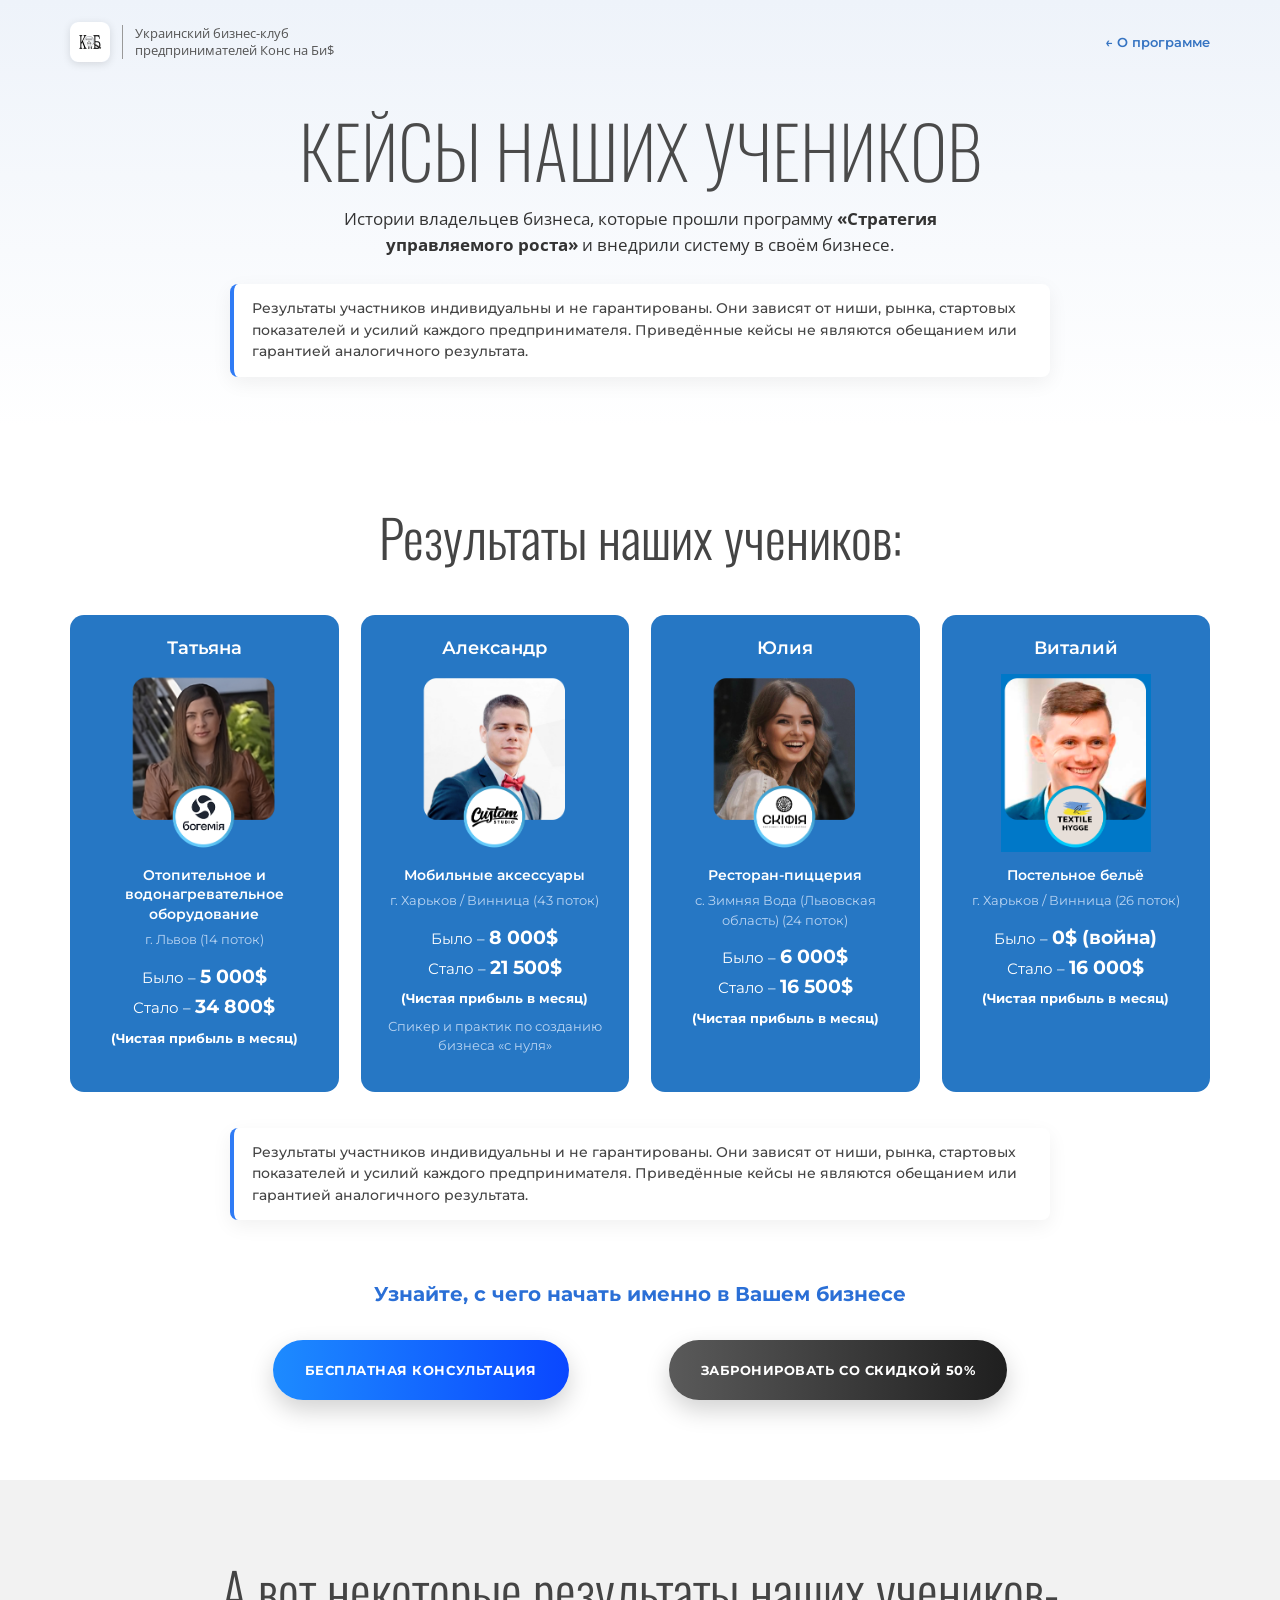
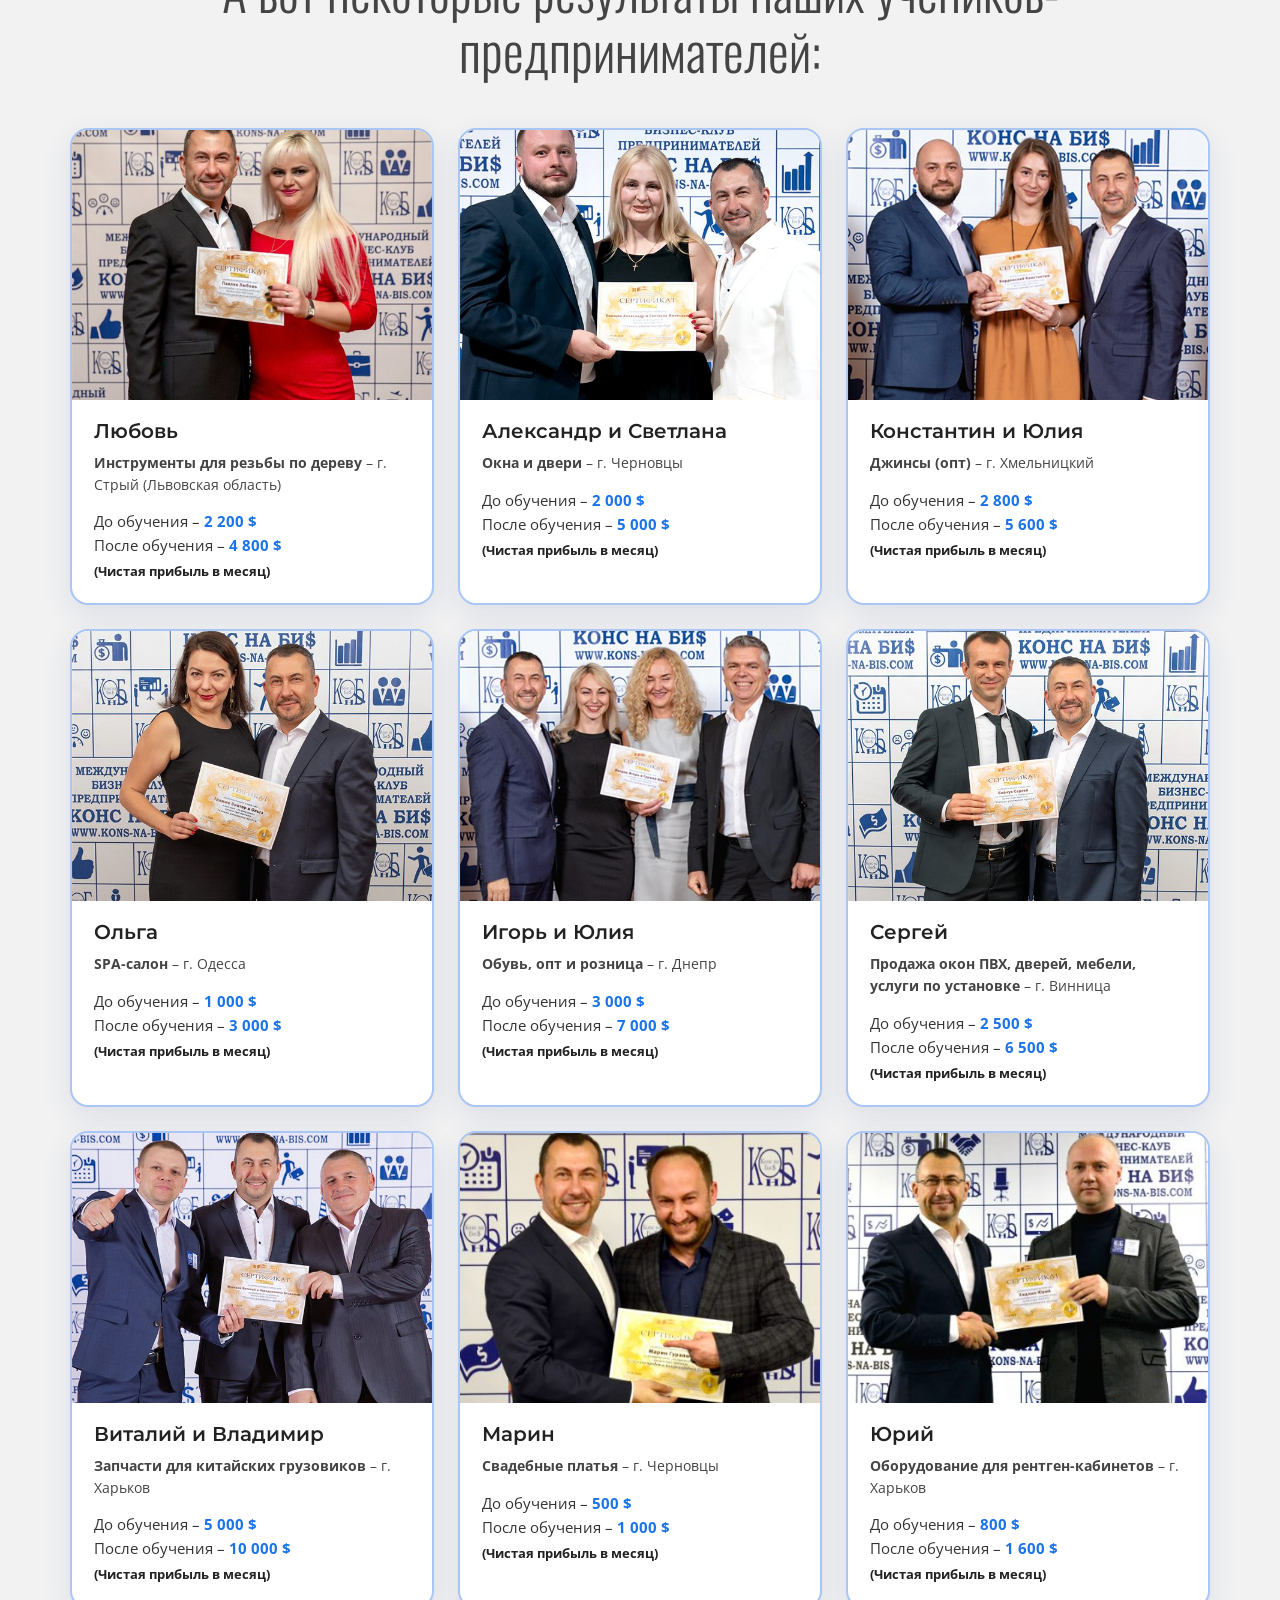
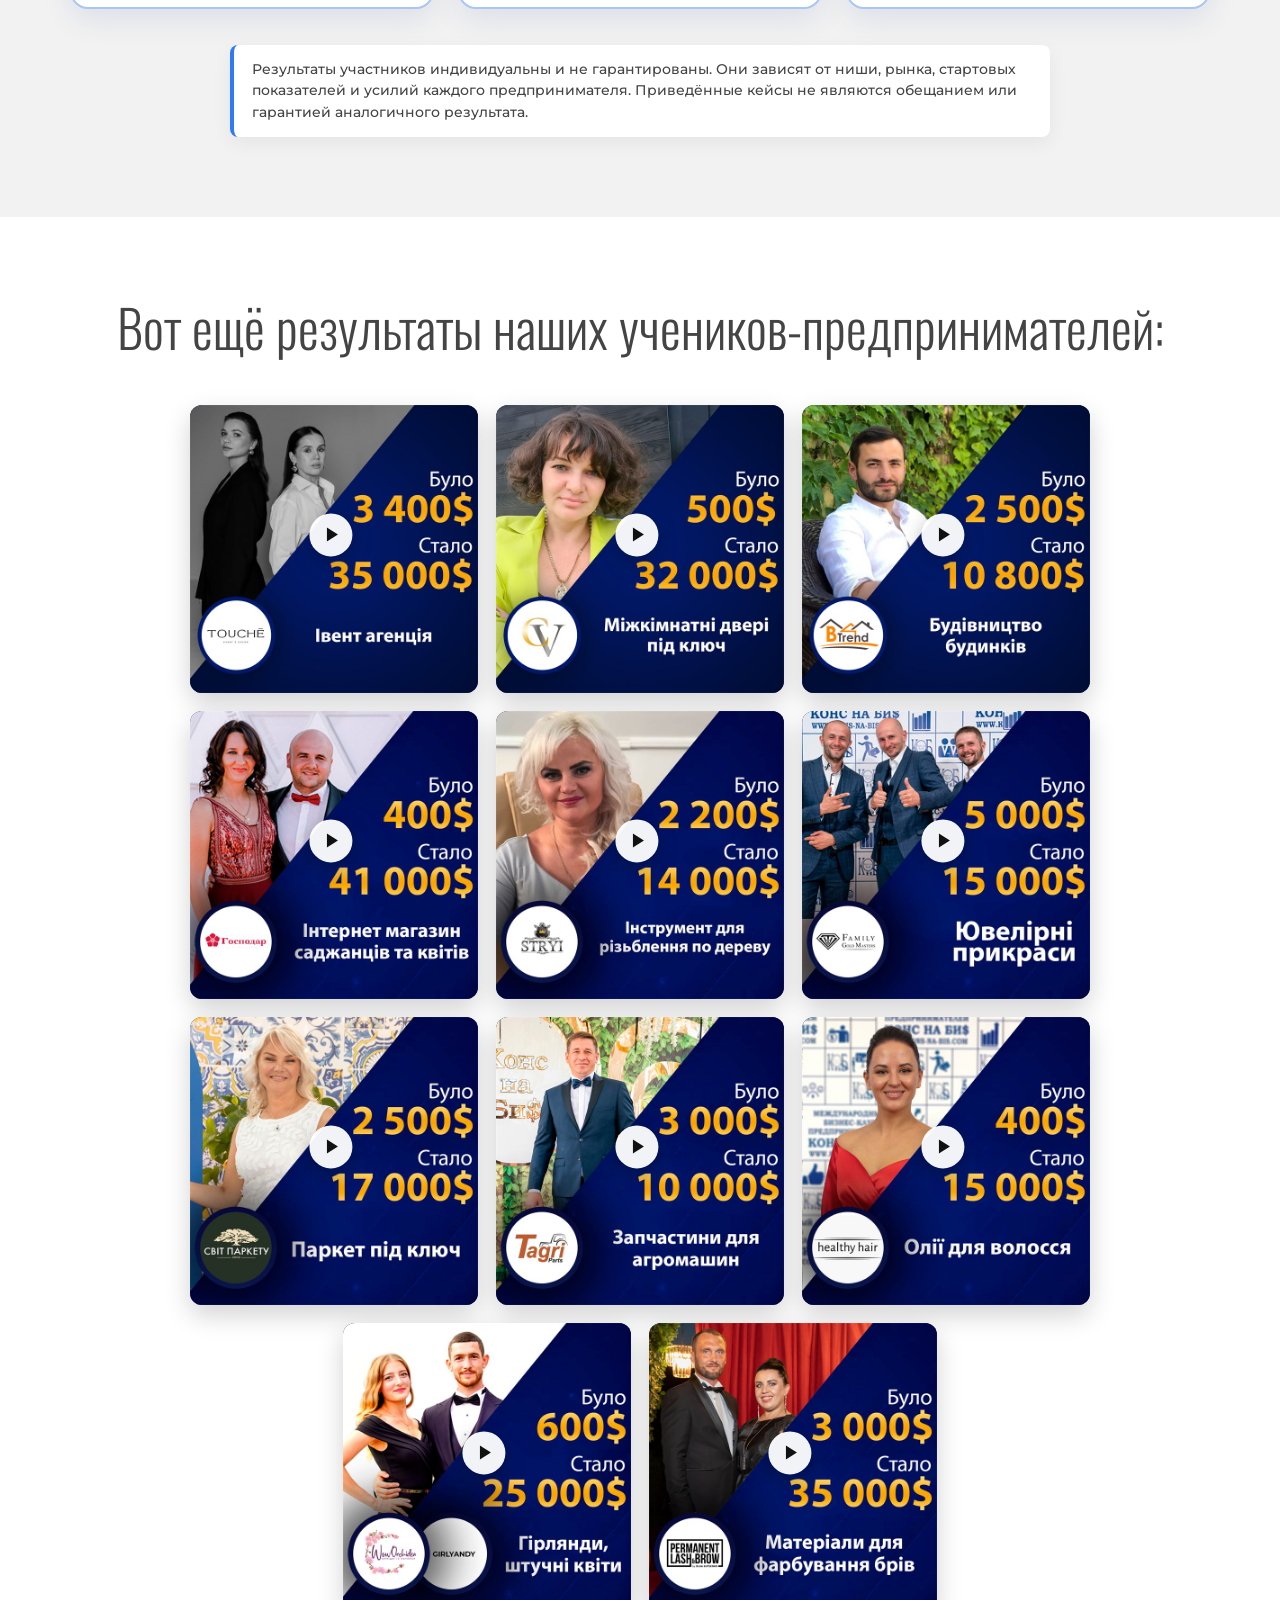
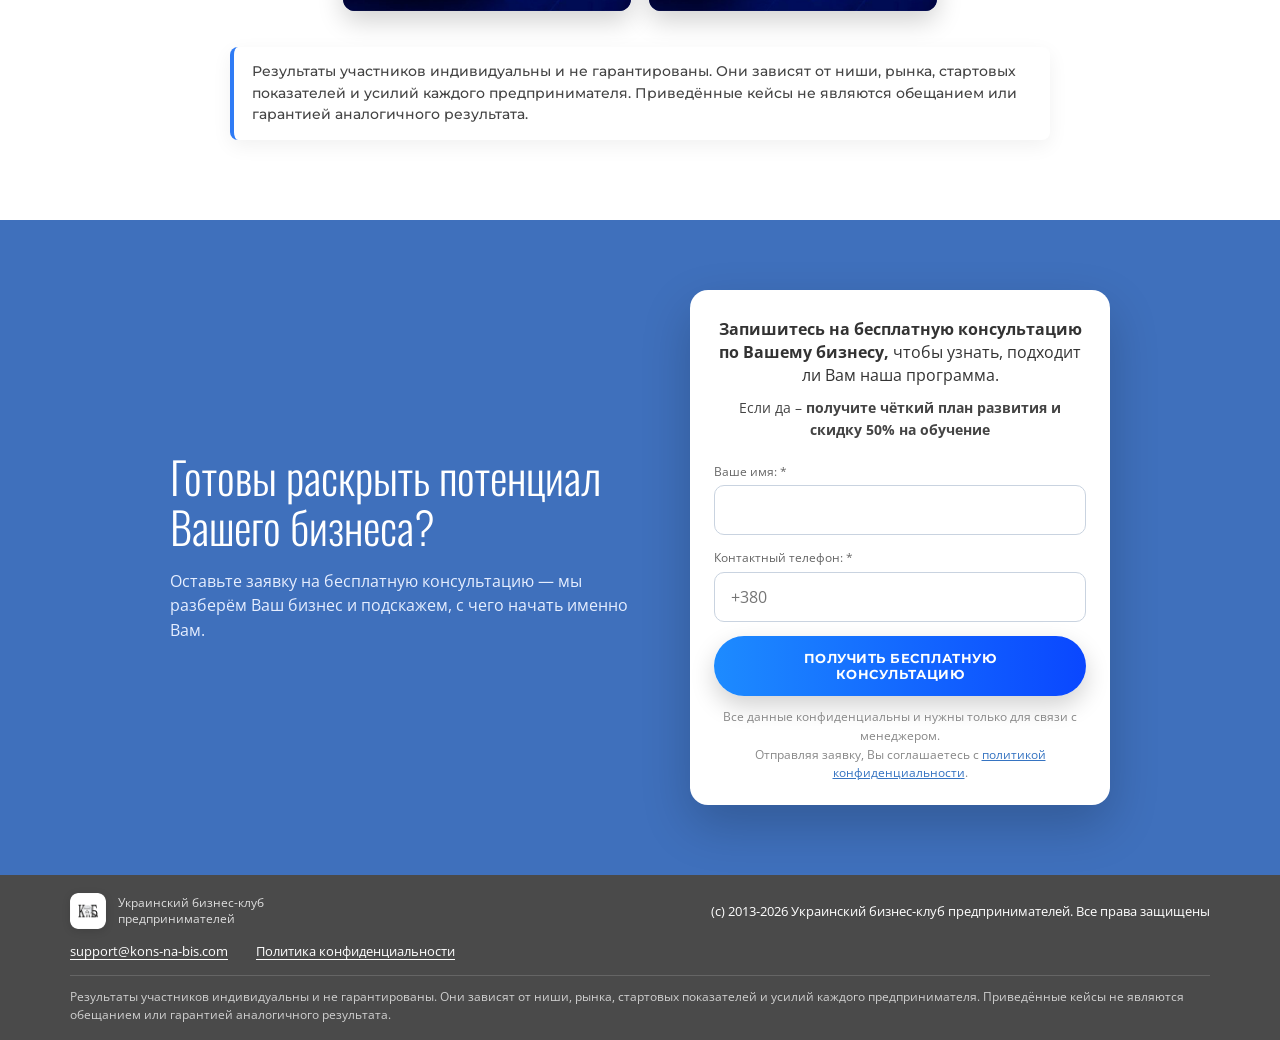
==== kejsy.html @ 953c0849 "Сторінка кейсів /kejsy і три плашки з посиланням на неї (ТЗ 06.10.2026) Co-Authored-By: Claude Opus " ====
<!doctype html>
<html lang="ru">
<head>
  <meta charset="utf-8">
  <meta name="viewport" content="width=device-width, initial-scale=1">
  <title>Кейсы учеников — Стратегия управляемого роста в бизнесе</title>
  <meta name="description" content="Реальные истории владельцев бизнеса, которые прошли программу «Стратегия управляемого роста» от Бизнес-Клуба Конс на Би$.">
  <meta property="og:type" content="website">
  <meta property="og:title" content="Кейсы учеников — Стратегия управляемого роста в бизнесе">
  <meta property="og:image" content="/assets/img/case-story-1.jpg">
  <link rel="icon" type="image/png" href="/assets/img/logo-kb.png">

  <link rel="preconnect" href="https://fonts.googleapis.com">
  <link rel="preconnect" href="https://fonts.gstatic.com" crossorigin>
  <link href="https://fonts.googleapis.com/css2?family=Manrope:wght@400;500&family=Montserrat:wght@400;500;600;700;800&family=Open+Sans:wght@400;600;700&family=Oswald:wght@200;300;400&display=swap" rel="stylesheet">
  <link rel="stylesheet" href="/css/styles.css">

  <!-- Google Tag Manager -->
  <script>(function(w,d,s,l,i){w[l]=w[l]||[];w[l].push({'gtm.start':
  new Date().getTime(),event:'gtm.js'});var f=d.getElementsByTagName(s)[0],
  j=d.createElement(s),dl=l!='dataLayer'?'&l='+l:'';j.async=true;j.src=
  'https://www.googletagmanager.com/gtm.js?id='+i+dl;f.parentNode.insertBefore(j,f);
  })(window,document,'script','dataLayer','GTM-WQSTVG6H');</script>
</head>
<body class="page-cases">
<noscript><iframe src="https://www.googletagmanager.com/ns.html?id=GTM-WQSTVG6H" height="0" width="0" style="display:none;visibility:hidden"></iframe></noscript>

<!-- ============ ШАПКА ============ -->
<header class="cases-hero">
  <div class="container cases-hero__top">
    <a class="brand" href="/">
      <img src="/assets/img/logo.png" alt="Конс на Би$" width="40" height="40">
      <span>Украинский бизнес-клуб<br>предпринимателей Конс на Би$</span>
    </a>
    <a class="cases-hero__back" href="/">← О программе</a>
  </div>
  <div class="container container--narrow cases-hero__body">
    <h1 class="cases-hero__title">Кейсы наших учеников</h1>
    <p class="cases-hero__lead">Истории владельцев бизнеса, которые прошли программу <b>«Стратегия управляемого роста»</b> и внедрили систему в своём бизнесе.</p>
    <p class="disclaimer">Результаты участников индивидуальны и не гарантированы. Они зависят от ниши, рынка, стартовых показателей и усилий каждого предпринимателя. Приведённые кейсы не являются обещанием или гарантией аналогичного результата.</p>
  </div>
</header>

<main>

<!-- ============ КАРТКИ УЧНІВ ============ -->
<section class="section" id="uchni">
  <div class="container">
    <h2 class="h2">Результаты наших учеников:</h2>
    <div class="students">
      <article class="student">
        <h3 class="student__name">Татьяна</h3>
        <img class="student__photo" src="/assets/img/student-tetiana.png" alt="Татьяна, «Богемия»" width="355" height="420" loading="lazy">
        <p class="student__niche">Отопительное и водонагревательное оборудование</p>
        <p class="student__city">г. Львов (14 поток)</p>
        <p class="student__nums">Было – <b>5 000$</b><br>Стало – <b>34 800$</b></p>
        <p class="student__note">(Чистая прибыль в месяц)</p>
      </article>
      <article class="student">
        <h3 class="student__name">Александр</h3>
        <img class="student__photo" src="/assets/img/student-oleksandr.png" alt="Александр, Custom Studio" width="355" height="420" loading="lazy">
        <p class="student__niche">Мобильные аксессуары</p>
        <p class="student__city">г. Харьков / Винница (43 поток)</p>
        <p class="student__nums">Было – <b>8 000$</b><br>Стало – <b>21 500$</b></p>
        <p class="student__note">(Чистая прибыль в месяц)</p>
        <p class="student__city">Спикер и практик по созданию бизнеса «с нуля»</p>
      </article>
      <article class="student">
        <h3 class="student__name">Юлия</h3>
        <img class="student__photo" src="/assets/img/student-yuliia.png" alt="Юлия, «Скифия»" width="355" height="420" loading="lazy">
        <p class="student__niche">Ресторан-пиццерия</p>
        <p class="student__city">с. Зимняя Вода (Львовская область) (24 поток)</p>
        <p class="student__nums">Было – <b>6 000$</b><br>Стало – <b>16 500$</b></p>
        <p class="student__note">(Чистая прибыль в месяц)</p>
      </article>
      <article class="student">
        <h3 class="student__name">Виталий</h3>
        <img class="student__photo" src="/assets/img/student-vitalii.png" alt="Виталий, Textile Hygge" width="355" height="420" loading="lazy">
        <p class="student__niche">Постельное бельё</p>
        <p class="student__city">г. Харьков / Винница (26 поток)</p>
        <p class="student__nums">Было – <b>0$ (война)</b><br>Стало – <b>16 000$</b></p>
        <p class="student__note">(Чистая прибыль в месяц)</p>
      </article>
    </div>
    <p class="disclaimer disclaimer--center">Результаты участников индивидуальны и не гарантированы. Они зависят от ниши, рынка, стартовых показателей и усилий каждого предпринимателя. Приведённые кейсы не являются обещанием или гарантией аналогичного результата.</p>

    <div class="cta">
      <p class="cta__text">Узнайте, с чего начать именно в Вашем бизнесе</p>
      <div class="cta__buttons">
        <button class="btn btn--blue" data-open-form="consultation">Бесплатная консультация</button>
        <button class="btn btn--dark" data-open-form="discount">Забронировать со скидкой 50%</button>
      </div>
    </div>
  </div>
</section>

<!-- ============ ІСТОРІЇ УЧНІВ ============ -->
<section class="section section--gray" id="istorii">
  <div class="container">
    <h2 class="h2">А вот некоторые результаты наших учеников-предпринимателей:</h2>
    <div class="stories">
      <article class="story">
        <img class="story__photo" src="/assets/img/case-story-1.jpg" alt="Любовь с Александром Морозовым" width="600" height="600" loading="lazy">
        <div class="story__body">
          <h3 class="story__name">Любовь</h3>
          <p class="story__niche"><b>Инструменты для резьбы по дереву</b> – г. Стрый (Львовская область)</p>
          <p class="story__nums">До обучения – <b>2 200 $</b><br>После обучения – <b>4 800 $</b></p>
          <p class="story__note">(Чистая прибыль в месяц)</p>
        </div>
      </article>
      <article class="story">
        <img class="story__photo" src="/assets/img/case-story-2.jpg" alt="Александр и Светлана с Александром Морозовым" width="600" height="600" loading="lazy">
        <div class="story__body">
          <h3 class="story__name">Александр и Светлана</h3>
          <p class="story__niche"><b>Окна и двери</b> – г. Черновцы</p>
          <p class="story__nums">До обучения – <b>2 000 $</b><br>После обучения – <b>5 000 $</b></p>
          <p class="story__note">(Чистая прибыль в месяц)</p>
        </div>
      </article>
      <article class="story">
        <img class="story__photo" src="/assets/img/case-story-3.jpg" alt="Константин и Юлия с Александром Морозовым" width="600" height="600" loading="lazy">
        <div class="story__body">
          <h3 class="story__name">Константин и Юлия</h3>
          <p class="story__niche"><b>Джинсы (опт)</b> – г. Хмельницкий</p>
          <p class="story__nums">До обучения – <b>2 800 $</b><br>После обучения – <b>5 600 $</b></p>
          <p class="story__note">(Чистая прибыль в месяц)</p>
        </div>
      </article>
      <article class="story">
        <img class="story__photo" src="/assets/img/case-story-4.jpg" alt="Ольга с Александром Морозовым" width="600" height="600" loading="lazy">
        <div class="story__body">
          <h3 class="story__name">Ольга</h3>
          <p class="story__niche"><b>SPA-салон</b> – г. Одесса</p>
          <p class="story__nums">До обучения – <b>1 000 $</b><br>После обучения – <b>3 000 $</b></p>
          <p class="story__note">(Чистая прибыль в месяц)</p>
        </div>
      </article>
      <article class="story">
        <img class="story__photo" src="/assets/img/case-story-5.jpg" alt="Игорь и Юлия с Александром Морозовым" width="600" height="600" loading="lazy">
        <div class="story__body">
          <h3 class="story__name">Игорь и Юлия</h3>
          <p class="story__niche"><b>Обувь, опт и розница</b> – г. Днепр</p>
          <p class="story__nums">До обучения – <b>3 000 $</b><br>После обучения – <b>7 000 $</b></p>
          <p class="story__note">(Чистая прибыль в месяц)</p>
        </div>
      </article>
      <article class="story">
        <img class="story__photo" src="/assets/img/case-story-6.jpg" alt="Сергей с Александром Морозовым" width="600" height="600" loading="lazy">
        <div class="story__body">
          <h3 class="story__name">Сергей</h3>
          <p class="story__niche"><b>Продажа окон ПВХ, дверей, мебели, услуги по установке</b> – г. Винница</p>
          <p class="story__nums">До обучения – <b>2 500 $</b><br>После обучения – <b>6 500 $</b></p>
          <p class="story__note">(Чистая прибыль в месяц)</p>
        </div>
      </article>
      <article class="story">
        <img class="story__photo" src="/assets/img/case-story-7.jpg" alt="Виталий и Владимир с Александром Морозовым" width="600" height="600" loading="lazy">
        <div class="story__body">
          <h3 class="story__name">Виталий и Владимир</h3>
          <p class="story__niche"><b>Запчасти для китайских грузовиков</b> – г. Харьков</p>
          <p class="story__nums">До обучения – <b>5 000 $</b><br>После обучения – <b>10 000 $</b></p>
          <p class="story__note">(Чистая прибыль в месяц)</p>
        </div>
      </article>
      <article class="story">
        <img class="story__photo" src="/assets/img/case-story-8.jpg" alt="Марин с Александром Морозовым" width="421" height="420" loading="lazy">
        <div class="story__body">
          <h3 class="story__name">Марин</h3>
          <p class="story__niche"><b>Свадебные платья</b> – г. Черновцы</p>
          <p class="story__nums">До обучения – <b>500 $</b><br>После обучения – <b>1 000 $</b></p>
          <p class="story__note">(Чистая прибыль в месяц)</p>
        </div>
      </article>
      <article class="story">
        <img class="story__photo" src="/assets/img/case-story-9.jpg" alt="Юрий с Александром Морозовым" width="422" height="418" loading="lazy">
        <div class="story__body">
          <h3 class="story__name">Юрий</h3>
          <p class="story__niche"><b>Оборудование для рентген-кабинетов</b> – г. Харьков</p>
          <p class="story__nums">До обучения – <b>800 $</b><br>После обучения – <b>1 600 $</b></p>
          <p class="story__note">(Чистая прибыль в месяц)</p>
        </div>
      </article>
    </div>
    <p class="disclaimer disclaimer--center">Результаты участников индивидуальны и не гарантированы. Они зависят от ниши, рынка, стартовых показателей и усилий каждого предпринимателя. Приведённые кейсы не являются обещанием или гарантией аналогичного результата.</p>
  </div>
</section>

<!-- ============ ВІДЕО-КЕЙСИ ============ -->
<section class="section" id="video-keisy">
  <div class="container">
    <h2 class="h2">Вот ещё результаты наших учеников-предпринимателей:</h2>
    <div class="videos">
      <button class="video-case" type="button" data-video="856386255"><img src="/assets/img/case-video-1.jpg" alt="Видео-кейс: ивент-агентство" width="640" height="640" loading="lazy"><span class="video-case__play" aria-hidden="true"></span></button>
      <button class="video-case" type="button" data-video="859759285"><img src="/assets/img/case-video-2.jpg" alt="Видео-кейс: межкомнатные двери под ключ" width="640" height="640" loading="lazy"><span class="video-case__play" aria-hidden="true"></span></button>
      <button class="video-case" type="button" data-video="859760051"><img src="/assets/img/case-video-3.jpg" alt="Видео-кейс: строительство домов" width="640" height="640" loading="lazy"><span class="video-case__play" aria-hidden="true"></span></button>
      <button class="video-case" type="button" data-video="749898769"><img src="/assets/img/case-video-4.jpg" alt="Видео-кейс: интернет-магазин саженцев и цветов" width="640" height="640" loading="lazy"><span class="video-case__play" aria-hidden="true"></span></button>
      <button class="video-case" type="button" data-video="749896238"><img src="/assets/img/case-video-5.jpg" alt="Видео-кейс: инструмент для резьбы по дереву" width="640" height="640" loading="lazy"><span class="video-case__play" aria-hidden="true"></span></button>
      <button class="video-case" type="button" data-video="749899111"><img src="/assets/img/case-video-6.jpg" alt="Видео-кейс: ювелирные украшения" width="640" height="640" loading="lazy"><span class="video-case__play" aria-hidden="true"></span></button>
      <button class="video-case" type="button" data-video="749898192"><img src="/assets/img/case-video-7.jpg" alt="Видео-кейс: паркет под ключ" width="640" height="640" loading="lazy"><span class="video-case__play" aria-hidden="true"></span></button>
      <button class="video-case" type="button" data-video="754254899"><img src="/assets/img/case-video-8.jpg" alt="Видео-кейс: запчасти для агромашин" width="640" height="640" loading="lazy"><span class="video-case__play" aria-hidden="true"></span></button>
      <button class="video-case" type="button" data-video="749898482"><img src="/assets/img/case-video-9.jpg" alt="Видео-кейс: масла для волос" width="640" height="640" loading="lazy"><span class="video-case__play" aria-hidden="true"></span></button>
      <button class="video-case" type="button" data-video="750274525"><img src="/assets/img/case-video-10.jpg" alt="Видео-кейс: гирлянды, искусственные цветы" width="640" height="640" loading="lazy"><span class="video-case__play" aria-hidden="true"></span></button>
      <button class="video-case" type="button" data-video="750297459"><img src="/assets/img/case-video-11.jpg" alt="Видео-кейс: материалы для окрашивания бровей" width="640" height="640" loading="lazy"><span class="video-case__play" aria-hidden="true"></span></button>
    </div>
    <p class="disclaimer disclaimer--center">Результаты участников индивидуальны и не гарантированы. Они зависят от ниши, рынка, стартовых показателей и усилий каждого предпринимателя. Приведённые кейсы не являются обещанием или гарантией аналогичного результата.</p>
  </div>
</section>

<!-- ============ ФОРМА ЗАЯВКИ (відкрита) ============ -->
<section class="cases-form" id="zaiavka">
  <div class="container cases-form__inner">
    <div class="cases-form__text">
      <h2 class="cases-form__title">Готовы раскрыть потенциал Вашего бизнеса?</h2>
      <p>Оставьте заявку на бесплатную консультацию — мы разберём Ваш бизнес и подскажем, с чего начать именно Вам.</p>
    </div>
    <div class="lead-box cases-form__box">
      <form class="lead-form" data-form-kind="cases" novalidate>
        <p class="lead-form__title"><b>Запишитесь на бесплатную консультацию по Вашему бизнесу,</b> чтобы узнать, подходит ли Вам наша программа.</p>
        <p class="lead-form__subtitle">Если да – <b>получите чёткий план развития и скидку 50% на обучение</b></p>

        <label class="field">
          <span>Ваше имя: *</span>
          <input type="text" name="name" autocomplete="name" required maxlength="100">
        </label>
        <label class="field">
          <span>Контактный телефон: *</span>
          <input type="tel" name="phone" autocomplete="tel" inputmode="tel" required placeholder="+380" maxlength="20">
        </label>
        <input type="text" name="website" tabindex="-1" autocomplete="off" class="hp" aria-hidden="true">
        <input type="hidden" name="form">
        <!-- Статичні поля для CRM NetHunt -->
        <input type="hidden" name="source" value="Заявка на консультацію (СКЗ новий - Google)">
        <input type="hidden" name="leadname" value="Заявка на безкоштовну консультацію: СКЗ новий - Гугл пошук">

        <p class="lead-form__error" role="alert" hidden></p>
        <button class="btn btn--blue btn--block" type="submit">Получить бесплатную консультацию</button>
        <p class="lead-form__privacy">Все данные конфиденциальны и нужны только для связи с менеджером.<br>
          Отправляя заявку, Вы соглашаетесь с <a href="https://biznes-club-knb.com/policies" target="_blank" rel="noopener">политикой конфиденциальности</a>.</p>
      </form>
      <div class="lead-thanks" hidden>
        <p class="lead-form__title"><b>Спасибо! Заявка получена.</b></p>
        <p>Наш менеджер свяжется с Вами в ближайшее время.</p>
      </div>
    </div>
  </div>
</section>

</main>

<footer class="footer">
  <div class="container footer__inner">
    <div class="brand brand--footer">
      <img src="/assets/img/logo.png" alt="Конс на Би$" width="36" height="36">
      <span>Украинский бизнес-клуб<br>предпринимателей</span>
    </div>
    <p>(c) 2013-<span data-year>2026</span> Украинский бизнес-клуб предпринимателей. Все права защищены</p>
  </div>
  <div class="container footer__links">
    <a href="mailto:support@kons-na-bis.com">support@kons-na-bis.com</a>
    <a href="https://biznes-club-knb.com/policies" target="_blank" rel="noopener">Политика конфиденциальности</a>
  </div>
  <div class="container">
    <p class="footer__disclaimer">Результаты участников индивидуальны и не гарантированы. Они зависят от ниши, рынка, стартовых показателей и усилий каждого предпринимателя. Приведённые кейсы не являются обещанием или гарантией аналогичного результата.</p>
  </div>
</footer>

<!-- ============ ВІДЕО (модальне вікно) ============ -->
<dialog class="video-modal" id="video-modal" aria-label="Видео-кейс">
  <button class="video-modal__close" type="button" aria-label="Закрыть" data-close-video>×</button>
  <div class="video-modal__frame"></div>
</dialog>

<!-- ============ ФОРМА ЗАЯВКИ (модальне вікно) ============ -->
<div class="modal" id="lead-modal" hidden>
  <div class="modal__backdrop" data-close-modal></div>
  <div class="modal__box" role="dialog" aria-modal="true" aria-labelledby="lead-modal-title">
    <button class="modal__close" data-close-modal aria-label="Закрыть">×</button>

    <div class="lead-box">
    <form class="lead-form" data-form-kind="modal" novalidate>
      <p class="lead-form__title" id="lead-modal-title"><b>Запишитесь на бесплатную консультацию по Вашему бизнесу,</b> чтобы узнать, подходит ли Вам наша программа.</p>
      <p class="lead-form__subtitle">Если да – <b>получите чёткий план развития и скидку 50% на обучение</b></p>

      <label class="field">
        <span>Ваше имя: *</span>
        <input type="text" name="name" autocomplete="name" required maxlength="100">
      </label>
      <label class="field">
        <span>Контактный телефон: *</span>
        <input type="tel" name="phone" autocomplete="tel" inputmode="tel" required placeholder="+380" maxlength="20">
      </label>
      <!-- honeypot проти ботів: людям не видно -->
      <input type="text" name="website" tabindex="-1" autocomplete="off" class="hp" aria-hidden="true">
      <input type="hidden" name="form">
      <!-- Статичні поля для CRM NetHunt -->
      <input type="hidden" name="source" value="Заявка на консультацію (СКЗ новий - Google)">
      <input type="hidden" name="leadname" value="Заявка на безкоштовну консультацію: СКЗ новий - Гугл пошук">

      <p class="lead-form__error" role="alert" hidden></p>
      <button class="btn btn--blue btn--block" type="submit">Получить бесплатную консультацию</button>
      <p class="lead-form__privacy">Все данные конфиденциальны и нужны только для связи с менеджером.<br>
        Отправляя заявку, Вы соглашаетесь с <a href="https://biznes-club-knb.com/policies" target="_blank" rel="noopener">политикой конфиденциальности</a>.</p>
    </form>

    <div class="lead-thanks" hidden>
      <p class="lead-form__title"><b>Спасибо! Заявка получена.</b></p>
      <p>Наш менеджер свяжется с Вами в ближайшее время.</p>
      <button class="btn btn--dark" data-close-modal>Закрыть</button>
    </div>
    </div>
  </div>
</div>

<script src="/js/main.js" defer></script>
</body>
</html>
---- css/styles.css ----
/* ===== Базові змінні (кольори взяті з оригінального лендінгу) ===== */
:root {
  --blue: #3674c2;
  --blue-2: #0075c6;
  --blue-btn-1: #1d8bff;
  --blue-btn-2: #0a47ff;
  --dark: #313131;
  --dark-2: #262626;
  --text: #333;
  --muted: #777;
  --gray-bg: #f2f2f2;
  --radius: 22px;
  --font-body: "Open Sans", Arial, sans-serif;
  --font-card: "Montserrat", Arial, sans-serif;
  --font-head: "Oswald", "Arial Narrow", sans-serif;
}

*, *::before, *::after { box-sizing: border-box; }
html { scroll-behavior: smooth; -webkit-text-size-adjust: 100%; }
body { margin: 0; background: #fff; color: var(--text); font: 16px/1.55 var(--font-body); overflow-x: hidden; }
img { max-width: 100%; height: auto; display: block; }
button { font: inherit; cursor: pointer; }
a { color: var(--blue); }

.container { width: 100%; max-width: 1180px; margin: 0 auto; padding: 0 20px; }
.container--narrow { max-width: 920px; }

.section { padding: 80px 0; }
.section--tight { padding: 40px 0 80px; }
.section--gray { background: var(--gray-bg); }

.h2 {
  font: 300 clamp(32px, 4.6vw, 52px)/1.15 var(--font-head);
  color: #444; text-align: center; margin: 0 0 48px;
}

/* ===== Кнопки ===== */
.btn {
  display: inline-flex; align-items: center; justify-content: center;
  min-height: 60px; padding: 14px 32px; border: 0; border-radius: 40px;
  font: 700 13px/1.25 var(--font-card); letter-spacing: .04em; text-transform: uppercase; text-align: center;
  color: #fff; box-shadow: 0 10px 24px rgba(0,0,0,.18);
  transition: transform .15s ease, box-shadow .15s ease, filter .15s ease;
}
.btn:hover { transform: translateY(-2px); filter: brightness(1.06); box-shadow: 0 14px 28px rgba(0,0,0,.22); }
.btn:active { transform: translateY(0); }
.btn--blue { background: linear-gradient(90deg, var(--blue-btn-1), var(--blue-btn-2)); }
.btn--dark { background: linear-gradient(90deg, #5a5a5a, #1f1f1f); }
.btn--block { width: 100%; }
.btn:focus-visible { outline: 3px solid #9cc3ff; outline-offset: 3px; }

/* ===== Hero ===== */
.hero {
  position: relative; min-height: 760px;
  background: #e9eef3 url("/assets/img/hero-bg.jpg") center 30% / cover no-repeat;
  padding-bottom: 180px;
}
.hero__top { padding-top: 22px; }
.brand { display: flex; align-items: center; gap: 12px; font-size: 13px; line-height: 1.3; color: #555; }
.brand img { width: 40px; height: 40px; border-radius: 8px; box-shadow: 0 2px 8px rgba(0,0,0,.12); }
.brand span { border-left: 1px solid #999; padding-left: 12px; }

.hero__body { text-align: center; padding-top: 40px; }
.hero__title {
  font: 200 clamp(38px, 6.4vw, 86px)/1.05 var(--font-head);
  text-transform: uppercase; color: #4a4a4a; margin: 0 0 40px;
}
.hero__cols { display: grid; grid-template-columns: 1fr 180px 1fr; align-items: center; gap: 20px; max-width: 900px; margin: 0 auto; }
.hero__cols--buttons { margin-top: 60px; }
.hero__lead { margin: 0; font-size: 17px; line-height: 1.5; color: #222; text-wrap: balance; }
.hero__lead--left { text-align: left; }
.hero__lead--right { text-align: right; }
.hero__cols .btn { justify-self: center; min-width: 260px; }
.hero__form { display: none; }

/* ===== Для кого ===== */
.checklist { list-style: none; margin: 0; padding: 0; display: grid; gap: 28px; }
.checklist li { position: relative; padding-left: 60px; min-height: 40px; display: flex; align-items: center; font-size: 17px; }
.checklist li::before {
  content: ""; position: absolute; left: 0; top: 50%; transform: translateY(-50%);
  width: 40px; height: 40px; background: url("/assets/img/check.png") center / contain no-repeat;
}

.banner { background: #3a6fc4; color: #eaf1ff; text-align: center; padding: 30px 0; font-size: 16px; }
.banner p { margin: 0; }

/* ===== Програма ===== */
.arrow-down { margin: -30px auto 40px; opacity: .8; }
.weeks { display: grid; grid-template-columns: 1fr 1fr; gap: 28px; }
.week {
  position: relative; overflow: hidden; border-radius: var(--radius);
  color: #fff; font-family: var(--font-card); min-height: 300px;
  display: flex; align-items: stretch;
}
.week--blue { background: var(--blue); }
.week--blue2 { background: var(--blue-2); }
.week--dark { background: var(--dark); }
.week--wide { grid-column: 1 / -1; max-width: 580px; justify-self: center; width: 100%; }
.week__text { position: relative; z-index: 1; width: 64%; padding: 28px 0 30px 28px; }
.week__num { margin: 0; font-weight: 800; font-size: 17px; }
.week__title { margin: 0 0 14px; font-weight: 800; font-size: 17px; line-height: 1.25; }
.week__text p:not(.week__num) { margin: 0; font-size: 14px; line-height: 1.6; font-weight: 400; color: rgba(255,255,255,.92); }
.week__img {
  position: absolute; right: 0; top: 50%; transform: translateY(-50%);
  width: 38%; max-height: 92%; object-fit: contain; object-position: right center;
  pointer-events: none;
  -webkit-mask-image: linear-gradient(to right, transparent 0, #000 14%);
  mask-image: linear-gradient(to right, transparent 0, #000 14%);
}

/* ===== CTA ===== */
.cta { text-align: center; margin-top: 60px; }
.cta__note { max-width: 760px; margin: 0 auto 24px; font-size: 17px; }
.cta__text { margin: 0 0 32px; font: 700 20px/1.4 var(--font-card); color: #2a6fd6; }
.cta__text--dark { color: #111; }
.cta__buttons { display: flex; flex-wrap: wrap; gap: 24px 100px; justify-content: center; }
.cta__buttons .btn { min-width: 250px; }

/* ===== Як проходить навчання ===== */
.features { display: grid; grid-template-columns: repeat(3, 1fr); gap: 50px 40px; }
.feature { display: grid; grid-template-columns: 56px 1fr; gap: 0 14px; align-content: start; }
.feature > img { width: 50px; height: auto; margin-top: 4px; }
.feature h3 { margin: 0 0 6px; font: 400 20px/1.25 var(--font-body); color: #222; }
.feature p { margin: 0; color: #555; font-size: 15px; line-height: 1.6; }
.feature__media { grid-column: 1 / -1; margin-top: 18px; }
.feature__media > img { border-radius: 8px; }
.feature__caption { text-align: center; font: 800 18px/1.3 var(--font-card) !important; color: #333 !important; margin: 0 0 12px !important; text-transform: none; }

/* Слайдер */
.slider { position: relative; }
.slider__track {
  display: flex; overflow-x: auto; scroll-snap-type: x mandatory; scrollbar-width: none;
  border-radius: 6px; background: #111;
}
.slider__track::-webkit-scrollbar { display: none; }
.slider__track img { flex: 0 0 100%; width: 100%; aspect-ratio: 16 / 10; object-fit: cover; scroll-snap-align: start; }
.slider__arrow {
  position: absolute; top: 42%; transform: translateY(-50%);
  width: 34px; height: 34px; border-radius: 50%; border: 0;
  background: #2f7bf5; color: #fff; font-size: 22px; line-height: 1; box-shadow: 0 3px 10px rgba(0,0,0,.25);
}
.slider__arrow--prev { left: -12px; }
.slider__arrow--next { right: -12px; }
.slider__dots { display: flex; justify-content: center; gap: 6px; margin-top: 12px; flex-wrap: wrap; }
.slider__dots button { width: 9px; height: 9px; border-radius: 50%; border: 1px solid #b9c7da; background: transparent; padding: 0; }
.slider__dots button[aria-current="true"] { background: #2f7bf5; border-color: #2f7bf5; }

/* ===== Про автора ===== */
.author {
  position: relative; padding: 70px 0 60px;
  background: #ececec url("/assets/img/author-bg.jpg") center top / cover no-repeat;
}
.author__title { font-weight: 400; color: #111; text-transform: none; margin-bottom: 30px; }
.author__grid { display: grid; grid-template-columns: 1fr minmax(160px, 1.1fr) 1fr; gap: 20px; align-items: start; max-width: 960px; margin: 0 auto; }
.author__col { display: grid; gap: 12px; }
.note {
  margin: 0; padding: 14px 16px; border-radius: 8px;
  background: rgba(255,255,255,.93); box-shadow: 0 6px 20px rgba(0,0,0,.08);
  font: 500 13.5px/1.5 var(--font-card); color: #222;
}
.note--wide { max-width: 660px; margin: 24px auto 0; text-align: center; font-size: 15px; }

/* ===== Експерти «Хто допоможе вам вийти на новий рівень?» ===== */
.experts { background: #000; color: #fff; padding: 70px 0 80px; font-family: "Manrope", var(--font-card); }
.experts__head { display: grid; grid-template-columns: auto 1fr auto; align-items: center; gap: 24px 48px; margin-bottom: 32px; }
.experts__title { margin: 0; max-width: 480px; font: 400 clamp(28px, 3.4vw, 38px)/1.15 "Manrope", var(--font-card); }
.experts__subtitle { margin: 0; max-width: 300px; font-size: 13px; line-height: 1.6; color: #8d8d93; }
.experts__subtitle span { color: #fff; }
.experts__arrows { display: flex; gap: 10px; }
.experts__arrow {
  width: 50px; height: 50px; border: 0; border-radius: 12px; background: #1d1d20; color: #fff;
  font-size: 20px; line-height: 1; transition: background .15s;
}
.experts__arrow:hover { background: #2c2c31; }
.experts__arrow:disabled { opacity: .35; cursor: default; }

.experts__track {
  display: flex; gap: 20px; overflow-x: auto; scroll-snap-type: x mandatory; scrollbar-width: none;
  scroll-behavior: smooth; padding-bottom: 4px;
}
.experts__track::-webkit-scrollbar { display: none; }
.expert {
  position: relative; flex: 0 0 calc((100% - 40px) / 3); scroll-snap-align: start; overflow: hidden;
  border-radius: 26px; border: 1px solid rgba(255,255,255,.14);
  background: linear-gradient(160deg, #3a3a3f 0%, #1f1f23 55%, #151518 100%);
  display: flex; flex-direction: column;
}
.expert__photo { width: 100%; aspect-ratio: 352 / 278; object-fit: cover; object-position: center top; }
.expert__body {
  position: relative; margin-top: -110px; padding: 0 24px 22px;
  background: linear-gradient(to bottom, rgba(24,24,28,0) 0, rgba(24,24,28,.7) 60px, #18181c 118px);
  flex: 1; display: flex; flex-direction: column; justify-content: flex-end;
}
.expert__name { margin: 0 0 14px; padding-top: 60px; font: 400 28px/1.15 "Manrope", var(--font-card); }
.badge { display: inline-block; width: 24px; height: 24px; vertical-align: -3px; margin-left: 4px; }
.expert__row { display: flex; align-items: flex-end; justify-content: space-between; gap: 14px; }
.expert__short { margin: 0; font-size: 12px; line-height: 1.65; color: #9a9aa1; }
.expert__more {
  flex: none; border: 0; background: none; padding: 0; color: #6d8dff; font: 500 12px/1.6 "Manrope", var(--font-card);
  text-decoration: underline; text-underline-offset: 3px;
}
.expert__more:hover { color: #9fb4ff; }

/* Модальне вікно спікера */
.expert-modal {
  width: min(600px, calc(100vw - 32px)); max-height: calc(100vh - 40px); padding: 26px 28px 30px;
  border: 1px solid rgba(255,255,255,.14); border-radius: 22px; color: #fff;
  background: linear-gradient(135deg, #202024 0%, #2a2b30 100%); box-shadow: 0 30px 80px rgba(0,0,0,.6);
  font-family: "Manrope", var(--font-card);
}
.expert-modal::backdrop { background: rgba(0,0,0,.65); }
.expert-modal__close {
  position: absolute; top: 12px; right: 14px; width: 36px; height: 36px; border: 0; border-radius: 50%;
  background: rgba(255,255,255,.08); color: #fff; font-size: 24px; line-height: 1;
}
.expert-modal__close:hover { background: rgba(255,255,255,.16); }
.expert-modal__title { margin: 0 44px 18px 0; font: 400 clamp(26px, 4vw, 34px)/1.15 "Manrope", var(--font-card); }
.expert-modal__title .badge { width: 28px; height: 28px; vertical-align: -4px; }
.expert-modal__text { font-size: 14px; line-height: 1.7; color: #e9e9ee; }
.expert-modal__text p { margin: 0 0 12px; }
.expert-modal__text ul { margin: 0 0 14px; padding-left: 18px; }
.expert-modal__text li { margin: 0 0 2px; }
.expert-modal__text li::marker { color: #ff5a78; }

/* ===== Знання та навички ===== */
.skills { display: grid; grid-template-columns: 1fr 1fr; gap: 30px 36px; }
.skill {
  background: var(--dark-2); color: #e8e8e8; border-radius: 18px; padding: 26px 34px 40px;
  text-align: center; font: 400 14.5px/1.7 var(--font-card);
}
.skill__num {
  display: inline-grid; place-items: center; width: 42px; height: 42px; border-radius: 50%;
  background: radial-gradient(circle at 35% 35%, #4fb2ff, #0a5dff); color: #fff;
  font-weight: 800; font-size: 16px; box-shadow: 0 0 16px rgba(30,140,255,.55); margin-bottom: 18px;
}
.skill p { margin: 0; }

/* ===== Гарантії ===== */
.guarantee { background: #1d1d1f; color: #fff; padding: 60px 0; }
.guarantee__inner { display: flex; align-items: center; justify-content: center; gap: 60px; max-width: 820px; }
.guarantee__title { margin: 0 0 4px; font: 600 26px/1.3 var(--font-card); letter-spacing: .06em; text-align: center; }
.guarantee__subtitle { margin: 0 0 14px; text-align: center; color: #9fb8e0; font-size: 14px; }
.guarantee p:not(.guarantee__subtitle) { margin: 0; text-align: center; font: 500 15px/1.75 var(--font-card); }
.guarantee img { width: 150px; flex: none; }

/* ===== FAQ ===== */
.faq { display: grid; gap: 20px; max-width: 600px; margin: 0 auto; }
.faq details { border: 1px solid #e3e3e3; background: #fff; }
.faq summary {
  list-style: none; cursor: pointer; position: relative; padding: 11px 16px 11px 22px;
  font: 600 13px/1.4 var(--font-body); letter-spacing: .05em; color: #333;
}
.faq summary::-webkit-details-marker { display: none; }
.faq summary::before {
  content: "+"; position: absolute; left: -11px; top: 50%; transform: translateY(-50%);
  width: 22px; height: 22px; border-radius: 50%; background: #1a73e8; color: #fff;
  display: grid; place-items: center; font: 700 18px/1 Arial, sans-serif;
}
.faq details[open] summary::before { content: "−"; }
.faq details p { margin: 0; padding: 4px 22px 18px; color: #666; font-size: 14px; }

/* ===== Фінальний блок ===== */
.final {
  position: relative; text-align: center; color: #eaf1ff; padding: 50px 0 150px;
  background: url("/assets/img/clouds-strip.jpg") center bottom / 100% auto no-repeat, #3f70bc;
}
.final__title { margin: 0 0 26px; font: 300 clamp(28px, 4vw, 40px)/1.2 var(--font-head); color: #fff; }
.final p { max-width: 560px; margin: 0 auto 16px; font-size: 15px; }
.final b { color: #fff; }
.final .btn { margin-top: 28px; min-width: 250px; }

/* ===== Футер ===== */
.footer { background: #4a4a4a; color: #fff; padding: 18px 0 16px; font-size: 13px; }
.footer__inner { display: flex; align-items: center; justify-content: space-between; gap: 20px; flex-wrap: wrap; }
.footer__inner p { margin: 0; }
.brand--footer { color: #ddd; font-size: 12px; }
.brand--footer span { border: 0; padding: 0; }
.brand--footer img { width: 36px; height: 36px; }
.footer__links { display: flex; flex-wrap: wrap; gap: 8px 28px; margin-top: 12px; font-size: 13px; }
.footer__links a { color: #fff; text-decoration: underline; text-underline-offset: 3px; }
.footer__links a:hover { color: #cfe0ff; }
.footer__disclaimer { margin: 14px 0 0; padding-top: 12px; border-top: 1px solid rgba(255,255,255,.15); color: #cfcfcf; font-size: 12px; line-height: 1.5; }

/* ===== Модальне вікно / форма ===== */
.modal { position: fixed; inset: 0; z-index: 100; display: grid; place-items: center; padding: 16px; }
.modal[hidden] { display: none; }
.modal__backdrop { position: absolute; inset: 0; background: rgba(10,20,40,.6); }
.modal__box {
  position: relative; width: 100%; max-width: 440px; max-height: calc(100vh - 32px); overflow: auto;
  background: #fff; border-radius: 16px; padding: 34px 28px 24px; box-shadow: 0 30px 60px rgba(0,0,0,.35);
  text-align: center;
}
.modal__close { position: absolute; top: 8px; right: 12px; border: 0; background: none; font-size: 30px; line-height: 1; color: #999; }
.lead-form__title { margin: 0 0 10px; font-size: 16px; line-height: 1.45; }
.lead-form__subtitle { margin: 0 0 22px; font-size: 14px; color: #444; }
.field { display: block; text-align: left; margin-bottom: 14px; }
.field span { display: block; font-size: 12px; color: #666; margin-bottom: 4px; }
.field input {
  width: 100%; height: 50px; padding: 0 16px; border: 1px solid #c9d3e0; border-radius: 10px;
  font: 16px var(--font-body); color: #222;
}
.field input:focus { outline: none; border-color: #2f7bf5; box-shadow: 0 0 0 3px rgba(47,123,245,.18); }
.field input[aria-invalid="true"] { border-color: #e04444; }
.hp { position: absolute; left: -9999px; width: 1px; height: 1px; opacity: 0; }
.lead-form__error { color: #d33; font-size: 14px; margin: 0 0 12px; }
.lead-form__privacy { margin: 12px 0 0; font-size: 12px; color: #888; }
.lead-form button[disabled] { opacity: .7; cursor: wait; }
.lead-thanks .btn { margin-top: 16px; }

/* ===== Адаптив ===== */
@media (max-width: 960px) {
  .expert { flex-basis: calc((100% - 20px) / 2); }
  .features { grid-template-columns: 1fr 1fr; }
  .author__grid { grid-template-columns: 1fr 1fr; }
  .author__photo { display: none; }
}

@media (max-width: 760px) {
  .section { padding: 56px 0; }
  .h2 { margin-bottom: 32px; }

  .hero { min-height: 0; padding-bottom: 60px; background-position: 50% -100px; background-size: auto 900px; }
  .hero__body { padding-top: 26px; }
  .hero__title { margin-bottom: 110px; }
  .hero__cols { grid-template-columns: 1fr; gap: 14px; }
  .hero__cols--buttons { margin-top: 20px; }
  .hero__rocket-space { display: none; }
  .hero__lead--left, .hero__lead--right {
    text-align: center; background: rgba(255,255,255,.9); border-radius: 12px; padding: 14px 16px;
    box-shadow: 0 8px 24px rgba(0,0,0,.08); font-size: 15px;
  }
  .hero__cols .btn { width: 100%; min-width: 0; }
  /* На мобільних замість двох кнопок — відкрита форма (як в оригіналі) */
  .hero__lead--left, .hero__cols--buttons { display: none; }
  .hero__form {
    display: block; margin-top: 22px; text-align: center;
    background: rgba(255,255,255,.94); border-radius: 18px; padding: 24px 18px 18px;
    box-shadow: 0 10px 30px rgba(0,0,0,.12);
  }

  .checklist li { font-size: 15px; padding-left: 52px; }
  .checklist li::before { width: 34px; height: 34px; }

  .weeks { grid-template-columns: 1fr; gap: 18px; }
  .week { min-height: 0; }
  .week__text { width: 74%; padding: 22px 0 24px 20px; }
  .week__text p:not(.week__num) { font-size: 13px; }
  .week__img { width: 34%; }
  .week--wide { max-width: none; }

  .cta__buttons { flex-direction: column; align-items: stretch; gap: 16px; }
  .cta__buttons .btn { min-width: 0; }
  .cta__text { font-size: 18px; }

  .features { grid-template-columns: 1fr; gap: 36px; }

  /* Заголовок над фото, а не поверх нього: фото зсунуте вниз, верх плавно зливається з фоном */
  .author {
    padding-top: 36px;
    background:
      linear-gradient(to bottom, #e6e6e6 0, #e6e6e6 84px, rgba(230,230,230,0) 150px),
      url("/assets/img/author-bg.jpg") 62% 84px / auto 520px no-repeat,
      #e6e6e6;
  }
  .author__title { margin-bottom: 380px; }
  .author__grid { grid-template-columns: 1fr; gap: 12px; }

  .experts { padding: 56px 0 60px; }
  .experts__head { grid-template-columns: 1fr; gap: 14px; }
  .experts__arrows { display: none; }
  .experts__track { gap: 14px; margin: 0 -20px; padding: 0 20px 4px; scroll-padding: 0 20px; }
  .expert { flex-basis: 78%; }
  .expert__name { font-size: 24px; }
  .skills { grid-template-columns: 1fr; gap: 18px; }
  .skill { padding: 22px 20px 28px; }

  .guarantee__inner { flex-direction: column-reverse; gap: 24px; }
  .guarantee img { width: 110px; }

  .final { padding-bottom: 110px; background-size: 200% auto, auto; }
  .footer__inner, .footer__links { justify-content: center; text-align: center; }
}

/* ===== Плашки з посиланням на кейси (лендинг) ===== */
.cases-promo { padding: 20px 0 60px; }
.cases-promo--gray { background: var(--gray-bg); }
.cases-promo__card {
  position: relative; overflow: hidden; display: grid; grid-template-columns: 1fr auto; align-items: center; gap: 20px 40px;
  max-width: 980px; margin: 0 auto; padding: 34px 44px; border-radius: var(--radius); color: #fff;
  background: linear-gradient(120deg, #2f7bf5 0%, #1a56d6 55%, #0a3fc0 100%); box-shadow: 0 18px 40px rgba(20,70,180,.25);
}
.cases-promo__card--dark { background: linear-gradient(120deg, #3a3a3f 0%, #232326 60%, #18181b 100%); box-shadow: 0 18px 40px rgba(0,0,0,.22); }
.cases-promo__card::after {
  content: ""; position: absolute; right: -60px; top: -60px; width: 220px; height: 220px; border-radius: 50%;
  background: rgba(255,255,255,.07); pointer-events: none;
}
.cases-promo__title { margin: 0 0 8px; font: 800 clamp(20px, 2.4vw, 26px)/1.25 var(--font-card); }
.cases-promo__text { margin: 0; font: 400 15px/1.6 var(--font-card); color: rgba(255,255,255,.88); }
.cases-promo .btn { position: relative; z-index: 1; min-width: 260px; text-decoration: none; }
.cases-promo__card:not(.cases-promo__card--dark) .btn { background: #fff; color: #1a56d6; }

/* ===== Сторінка кейсів ===== */
.cases-hero { background: linear-gradient(180deg, #eef3fa 0%, #fff 100%); padding-bottom: 50px; }
.cases-hero__top { display: flex; align-items: center; justify-content: space-between; gap: 16px; padding-top: 22px; }
.cases-hero .brand { text-decoration: none; }
.cases-hero__back { font: 600 13px/1.3 var(--font-card); text-decoration: none; }
.cases-hero__back:hover { text-decoration: underline; }
.cases-hero__body { text-align: center; padding-top: 50px; }
.cases-hero__title { margin: 0 0 18px; font: 200 clamp(38px, 6vw, 72px)/1.05 var(--font-head); text-transform: uppercase; color: #4a4a4a; }
.cases-hero__lead { max-width: 680px; margin: 0 auto 26px; font-size: 17px; color: #333; }

.disclaimer {
  max-width: 820px; margin: 0 auto; padding: 14px 18px; border-left: 4px solid #2f7bf5; border-radius: 8px;
  background: #fff; box-shadow: 0 6px 20px rgba(0,0,0,.06); text-align: left;
  font: 500 13.5px/1.6 var(--font-card); color: #444;
}
.disclaimer--center { margin-top: 36px; }

.students { display: grid; grid-template-columns: repeat(4, 1fr); gap: 22px; }
.student {
  display: flex; flex-direction: column; align-items: center; padding: 22px 18px 24px; border-radius: 14px;
  background: #2677c4; color: #fff; text-align: center; font-family: var(--font-card);
}
.student__name { margin: 0 0 14px; font: 600 18px/1.3 var(--font-card); }
.student__photo { width: 150px; margin-bottom: 14px; }
.student__niche { margin: 0 0 6px; font-weight: 600; font-size: 14px; line-height: 1.4; }
.student__city { margin: 0 0 12px; font-size: 12.5px; color: #b9d4f2; }
.student__nums { margin: 0 0 6px; font-size: 15px; line-height: 1.6; }
.student__nums b { font-size: 19px; }
.student__note { margin: 0 0 8px; font-size: 12.5px; font-weight: 700; }

.stories { display: grid; grid-template-columns: repeat(3, 1fr); gap: 24px; }
.story { overflow: hidden; border-radius: 18px; background: #fff; box-shadow: 0 10px 30px rgba(20,60,140,.1); border: 2px solid #a9c6f5; }
.story__photo { width: 100%; aspect-ratio: 4 / 3; object-fit: cover; object-position: center 30%; }
.story__body { padding: 18px 22px 22px; font-family: var(--font-body); }
.story__name { margin: 0 0 8px; font: 600 20px/1.3 var(--font-card); color: #222; }
.story__niche { margin: 0 0 14px; font-size: 14px; color: #444; }
.story__nums { margin: 0 0 4px; font-size: 15px; line-height: 1.6; color: #333; }
.story__nums b { color: #1a73e8; }
.story__note { margin: 0; font-size: 13px; font-weight: 700; color: #222; }

.videos { display: flex; flex-wrap: wrap; justify-content: center; gap: 18px; max-width: 900px; margin: 0 auto; }
.video-case { flex: 0 0 calc((100% - 36px) / 3); position: relative; padding: 0; border: 0; border-radius: 12px; overflow: hidden; background: #0a1a5c; box-shadow: 0 10px 26px rgba(0,0,0,.18); }
.video-case img { width: 100%; aspect-ratio: 1; object-fit: cover; transition: transform .25s ease; }
.video-case:hover img { transform: scale(1.03); }
.video-case:focus-visible { outline: 3px solid #9cc3ff; outline-offset: 3px; }
.video-case__play {
  position: absolute; left: 49%; top: 45%; width: 15%; aspect-ratio: 1; transform: translate(-50%, -50%);
  border-radius: 50%; background: rgba(255,255,255,.95); box-shadow: 0 6px 20px rgba(0,0,0,.3);
}
.video-case__play::after {
  content: ""; position: absolute; left: 54%; top: 50%; transform: translate(-50%, -50%);
  border-style: solid; border-width: 7px 0 7px 11px; border-color: transparent transparent transparent #111;
}

.video-modal { width: min(900px, calc(100vw - 24px)); padding: 0; border: 0; border-radius: 14px; background: #000; overflow: visible; }
.video-modal::backdrop { background: rgba(0,0,0,.75); }
.video-modal__frame { position: relative; aspect-ratio: 16 / 9; }
.video-modal__frame iframe { position: absolute; inset: 0; width: 100%; height: 100%; border: 0; border-radius: 14px; }
.video-modal__close {
  position: absolute; right: 0; top: -46px; width: 38px; height: 38px; border: 0; border-radius: 50%;
  background: rgba(255,255,255,.15); color: #fff; font-size: 26px; line-height: 1;
}
.video-modal__close:hover { background: rgba(255,255,255,.28); }

.cases-form { padding: 70px 0; background: #3f70bc; color: #fff; }
.cases-form__inner { display: grid; grid-template-columns: 1fr 420px; gap: 40px; align-items: center; max-width: 980px; }
.cases-form__title { margin: 0 0 16px; font: 300 clamp(30px, 4vw, 44px)/1.15 var(--font-head); }
.cases-form__text p { margin: 0; font-size: 16px; color: #e6eeff; }
.cases-form__box { background: #fff; color: var(--text); border-radius: 18px; padding: 28px 24px 22px; text-align: center; box-shadow: 0 20px 50px rgba(0,0,0,.2); }

@media (max-width: 960px) {
  .students { grid-template-columns: repeat(2, 1fr); }
  .stories { grid-template-columns: repeat(2, 1fr); }
}

@media (max-width: 760px) {
  .cases-promo { padding: 10px 0 44px; }
  .cases-promo__card { grid-template-columns: 1fr; text-align: center; padding: 28px 22px; }
  .cases-promo .btn { min-width: 0; width: 100%; }

  .cases-hero__body { padding-top: 34px; }
  .cases-hero__back { font-size: 13px; }
  .cases-hero .brand span { display: none; }
  .students { grid-template-columns: 1fr; max-width: 340px; margin: 0 auto; }
  .stories { grid-template-columns: 1fr; }
  .videos { gap: 12px; }
  .video-case { flex-basis: calc((100% - 12px) / 2); }
  .video-case__play::after { border-width: 5px 0 5px 8px; }
  .cases-form { padding: 50px 0; }
  .cases-form__inner { grid-template-columns: 1fr; text-align: center; }
}
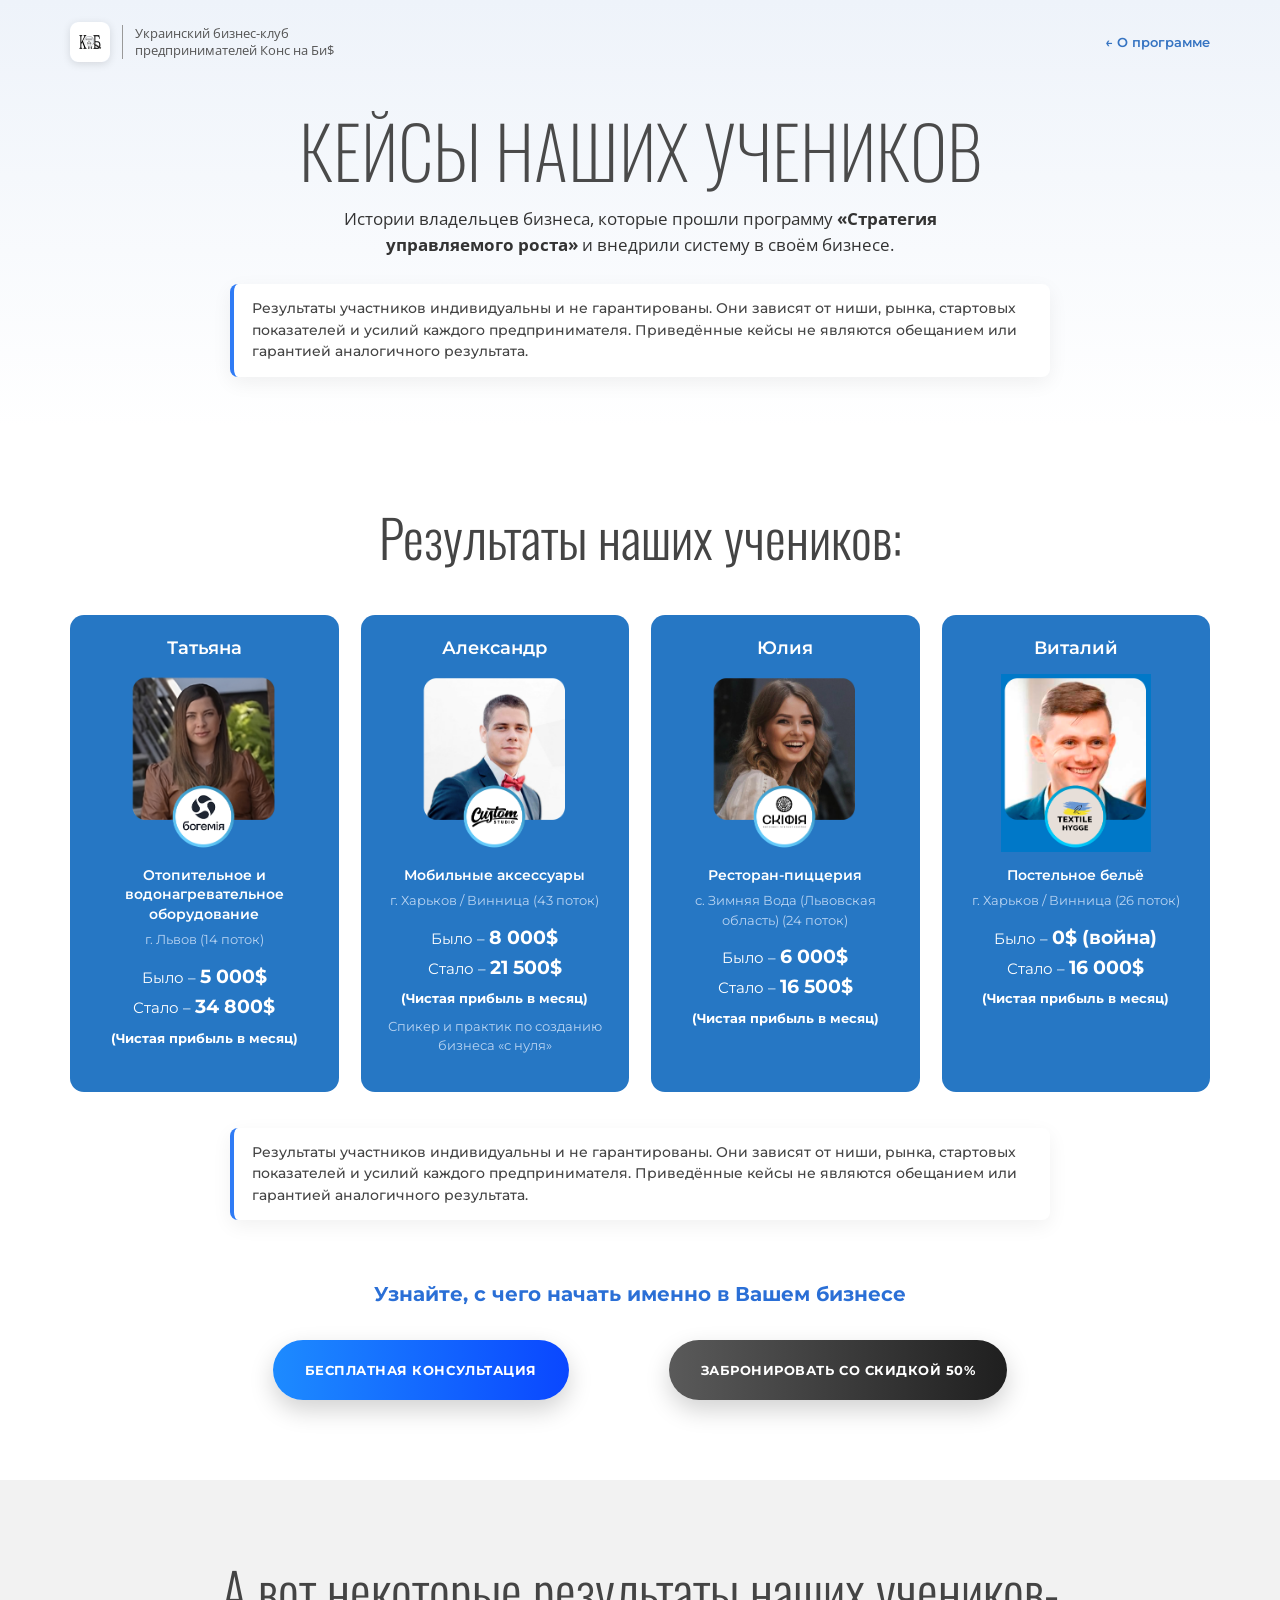
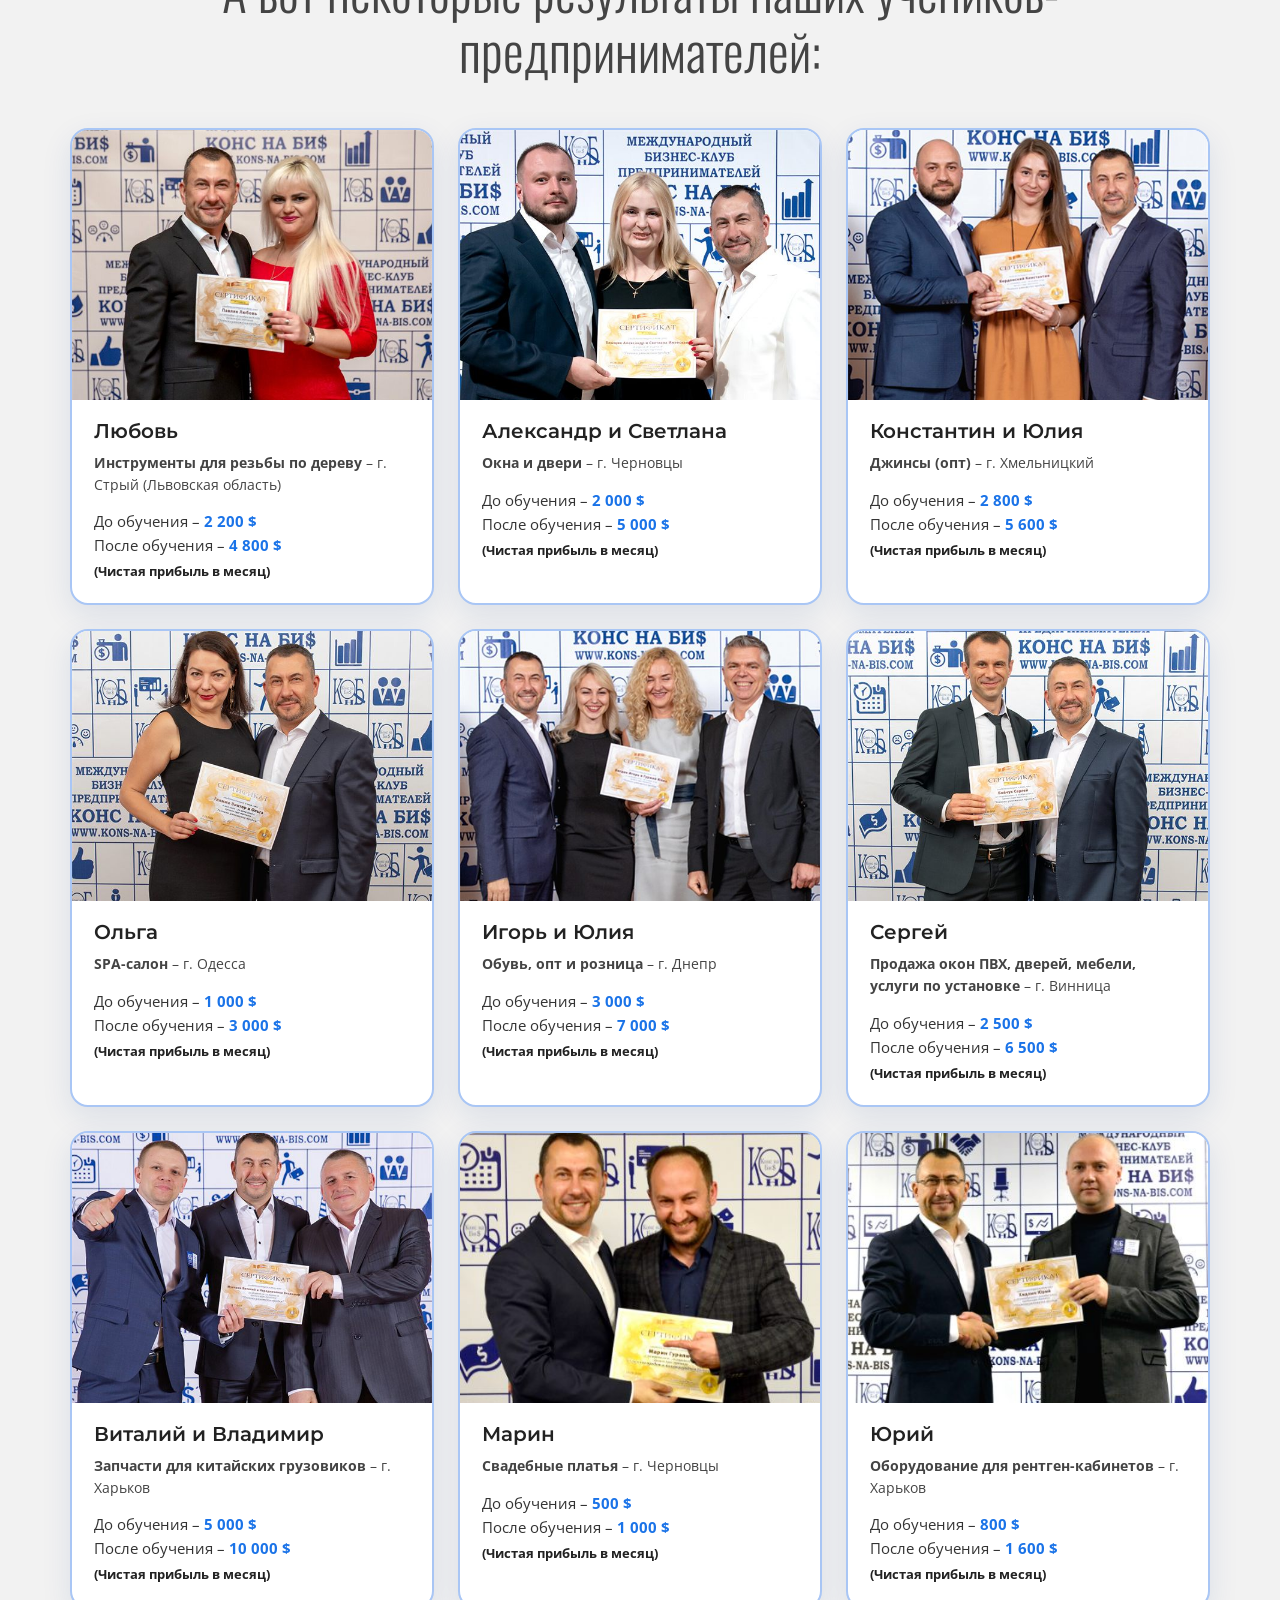
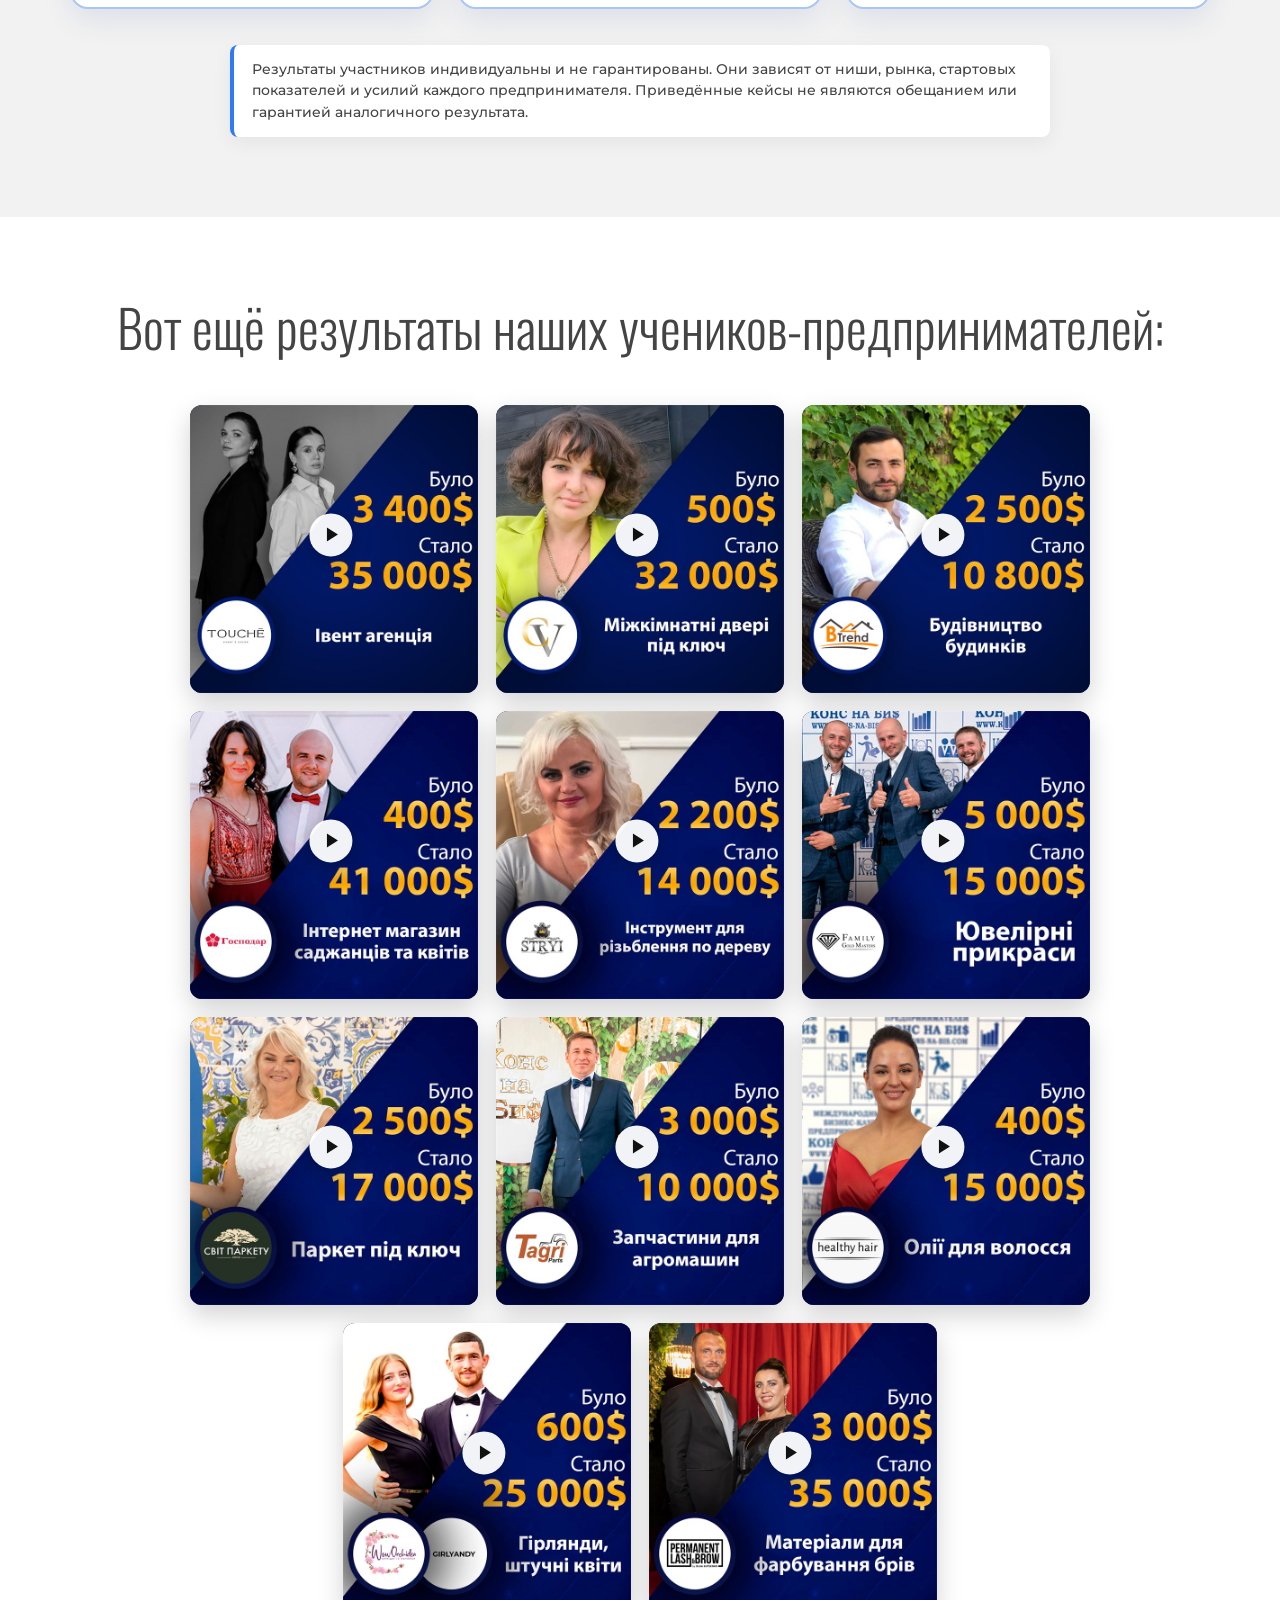
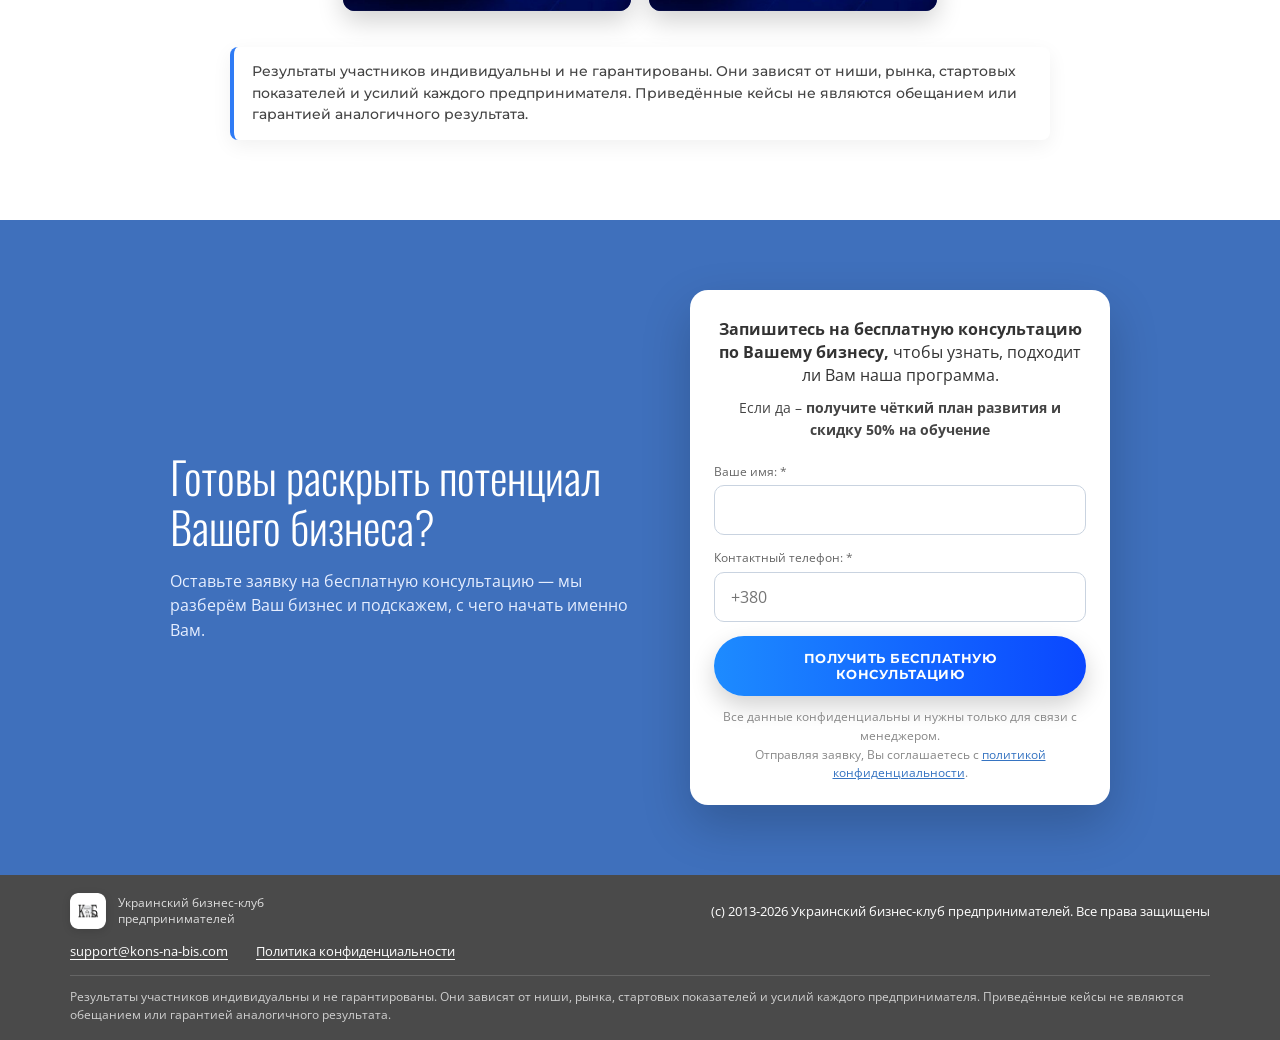
==== commit afe3afa8: "Кейси: перші два фото історій вирівняні по верху Co-Authored-By: Claude Opus 5.5 <noreply@anthropic." ====
--- a/kejsy.html
+++ b/kejsy.html
@@ -100,7 +100,7 @@
     <h2 class="h2">А вот некоторые результаты наших учеников-предпринимателей:</h2>
     <div class="stories">
       <article class="story">
-        <img class="story__photo" src="/assets/img/case-story-1.jpg" alt="Любовь с Александром Морозовым" width="600" height="600" loading="lazy">
+        <img class="story__photo story__photo--top" src="/assets/img/case-story-1.jpg" alt="Любовь с Александром Морозовым" width="600" height="600" loading="lazy">
         <div class="story__body">
           <h3 class="story__name">Любовь</h3>
           <p class="story__niche"><b>Инструменты для резьбы по дереву</b> – г. Стрый (Львовская область)</p>
@@ -109,7 +109,7 @@
         </div>
       </article>
       <article class="story">
-        <img class="story__photo" src="/assets/img/case-story-2.jpg" alt="Александр и Светлана с Александром Морозовым" width="600" height="600" loading="lazy">
+        <img class="story__photo story__photo--top" src="/assets/img/case-story-2.jpg" alt="Александр и Светлана с Александром Морозовым" width="600" height="600" loading="lazy">
         <div class="story__body">
           <h3 class="story__name">Александр и Светлана</h3>
           <p class="story__niche"><b>Окна и двери</b> – г. Черновцы</p>
--- a/css/styles.css
+++ b/css/styles.css
@@ -432,6 +432,7 @@
 .stories { display: grid; grid-template-columns: repeat(3, 1fr); gap: 24px; }
 .story { overflow: hidden; border-radius: 18px; background: #fff; box-shadow: 0 10px 30px rgba(20,60,140,.1); border: 2px solid #a9c6f5; }
 .story__photo { width: 100%; aspect-ratio: 4 / 3; object-fit: cover; object-position: center 30%; }
+.story__photo--top { object-position: center top; }
 .story__body { padding: 18px 22px 22px; font-family: var(--font-body); }
 .story__name { margin: 0 0 8px; font: 600 20px/1.3 var(--font-card); color: #222; }
 .story__niche { margin: 0 0 14px; font-size: 14px; color: #444; }
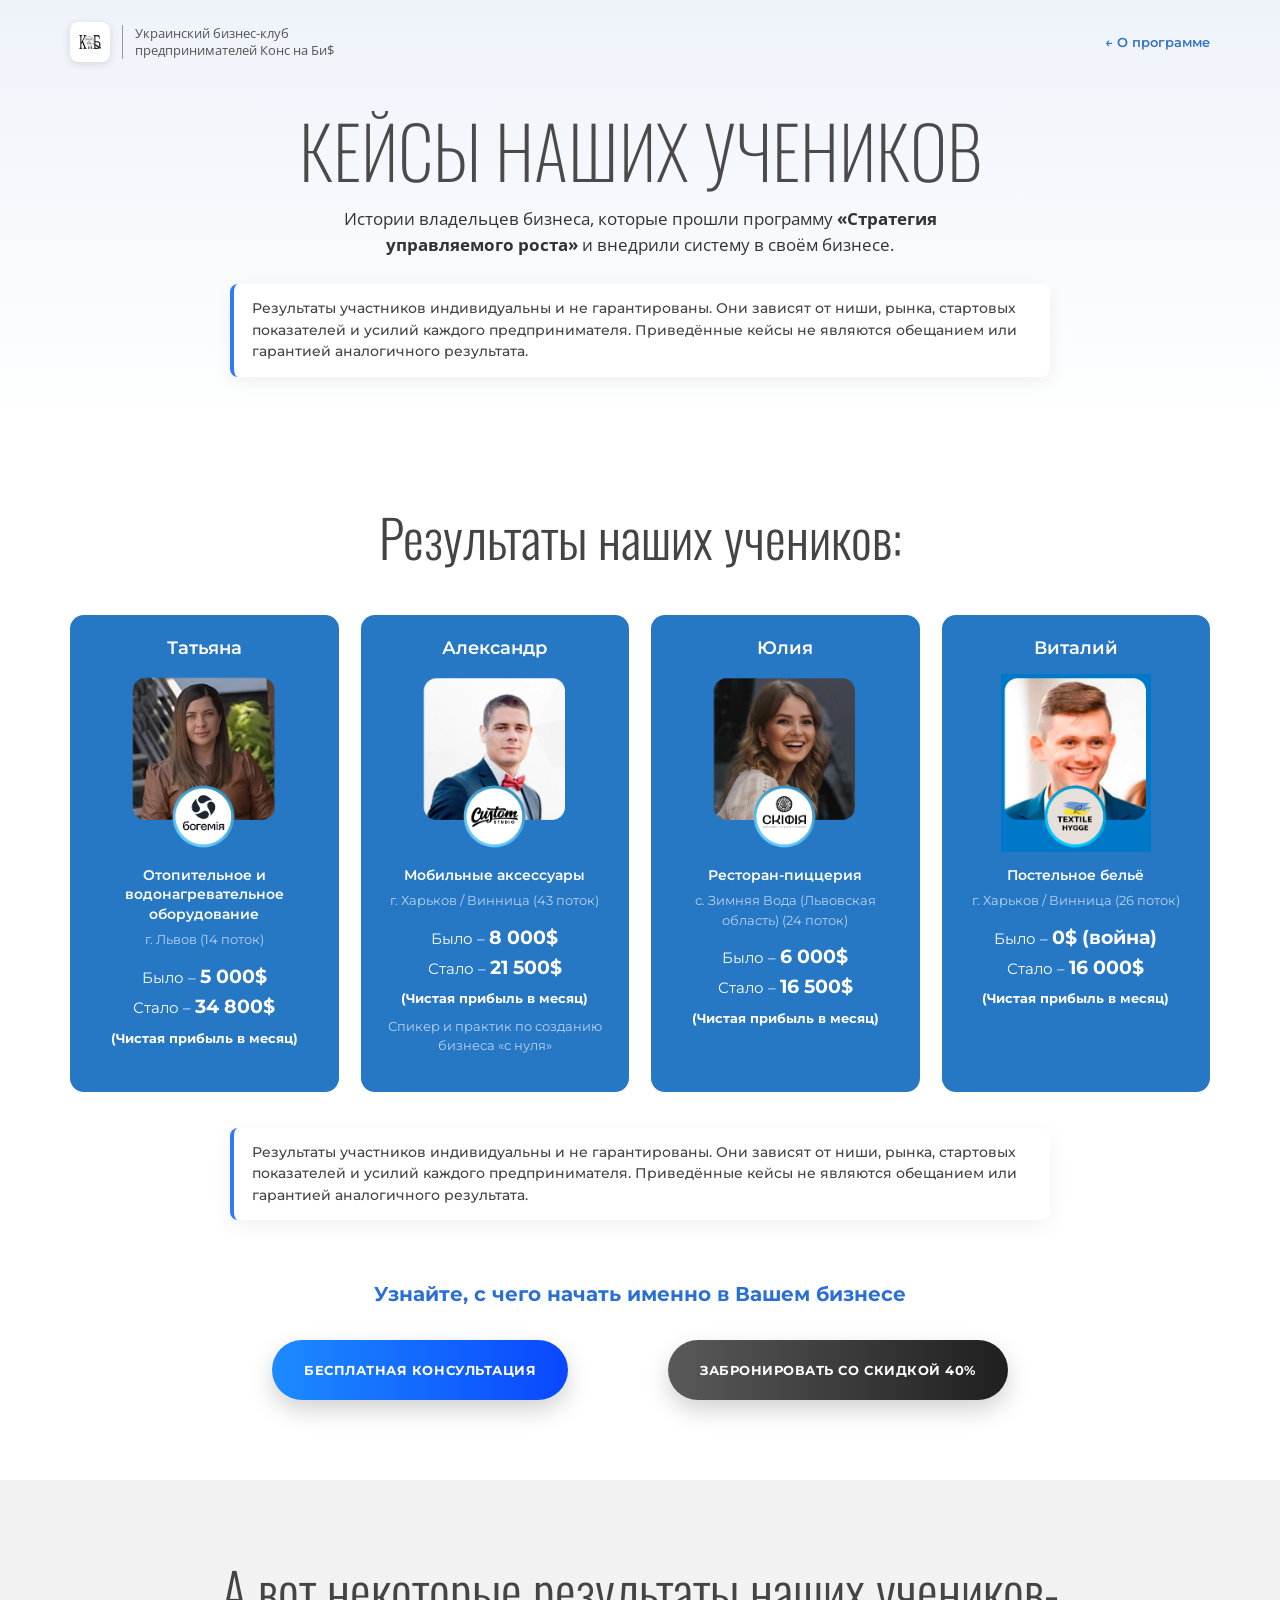
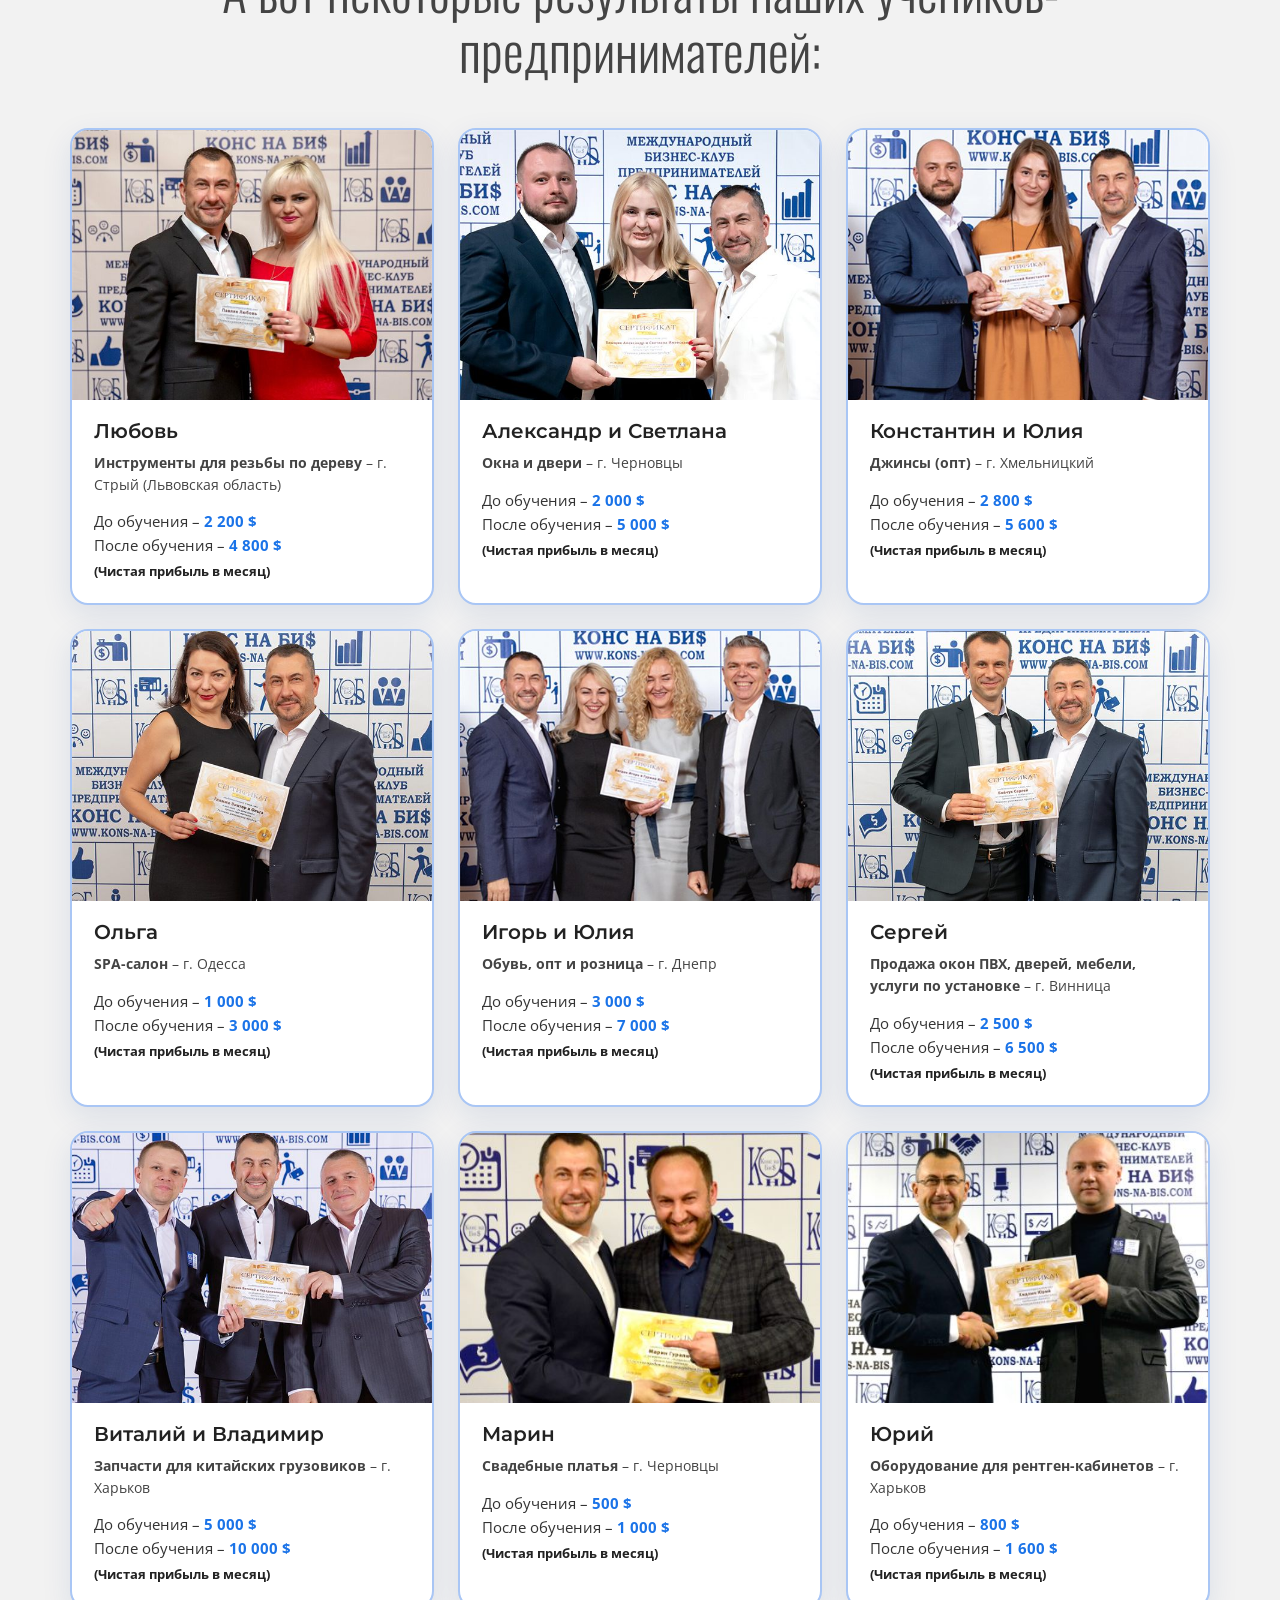
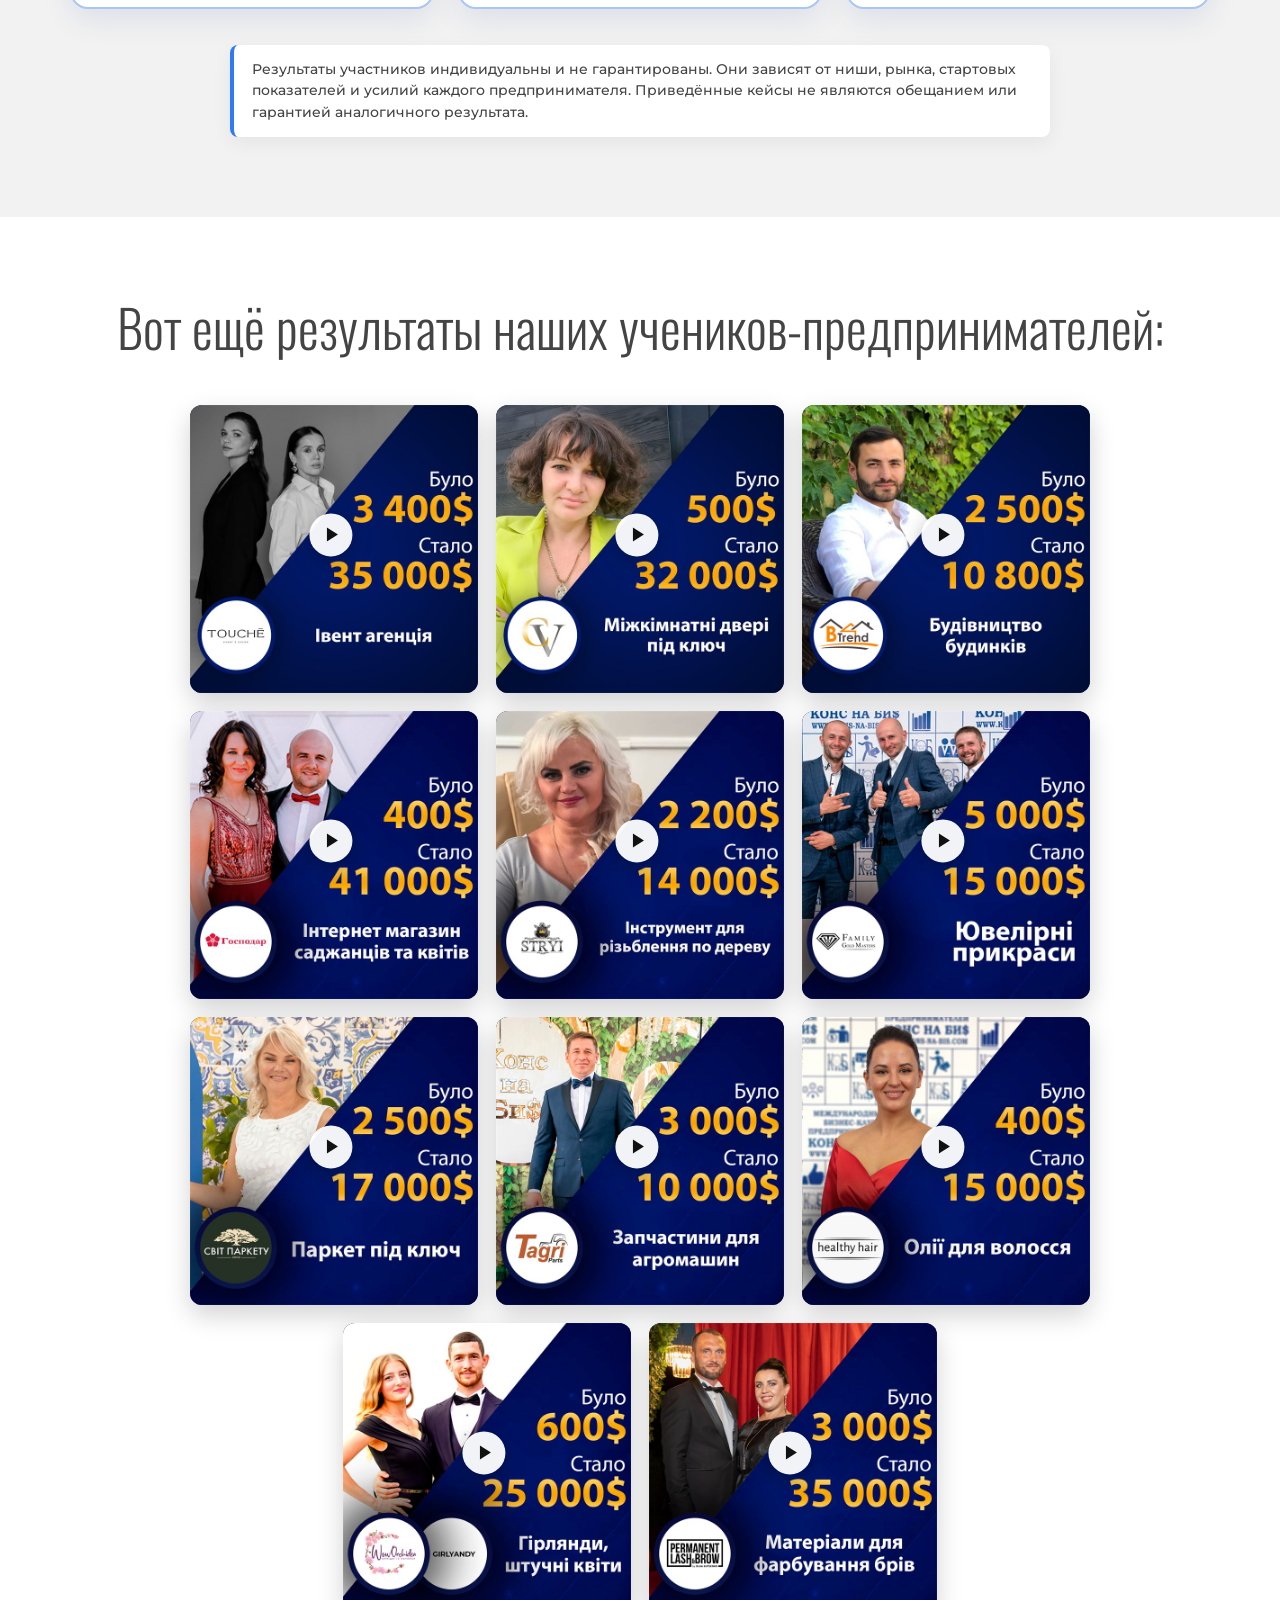
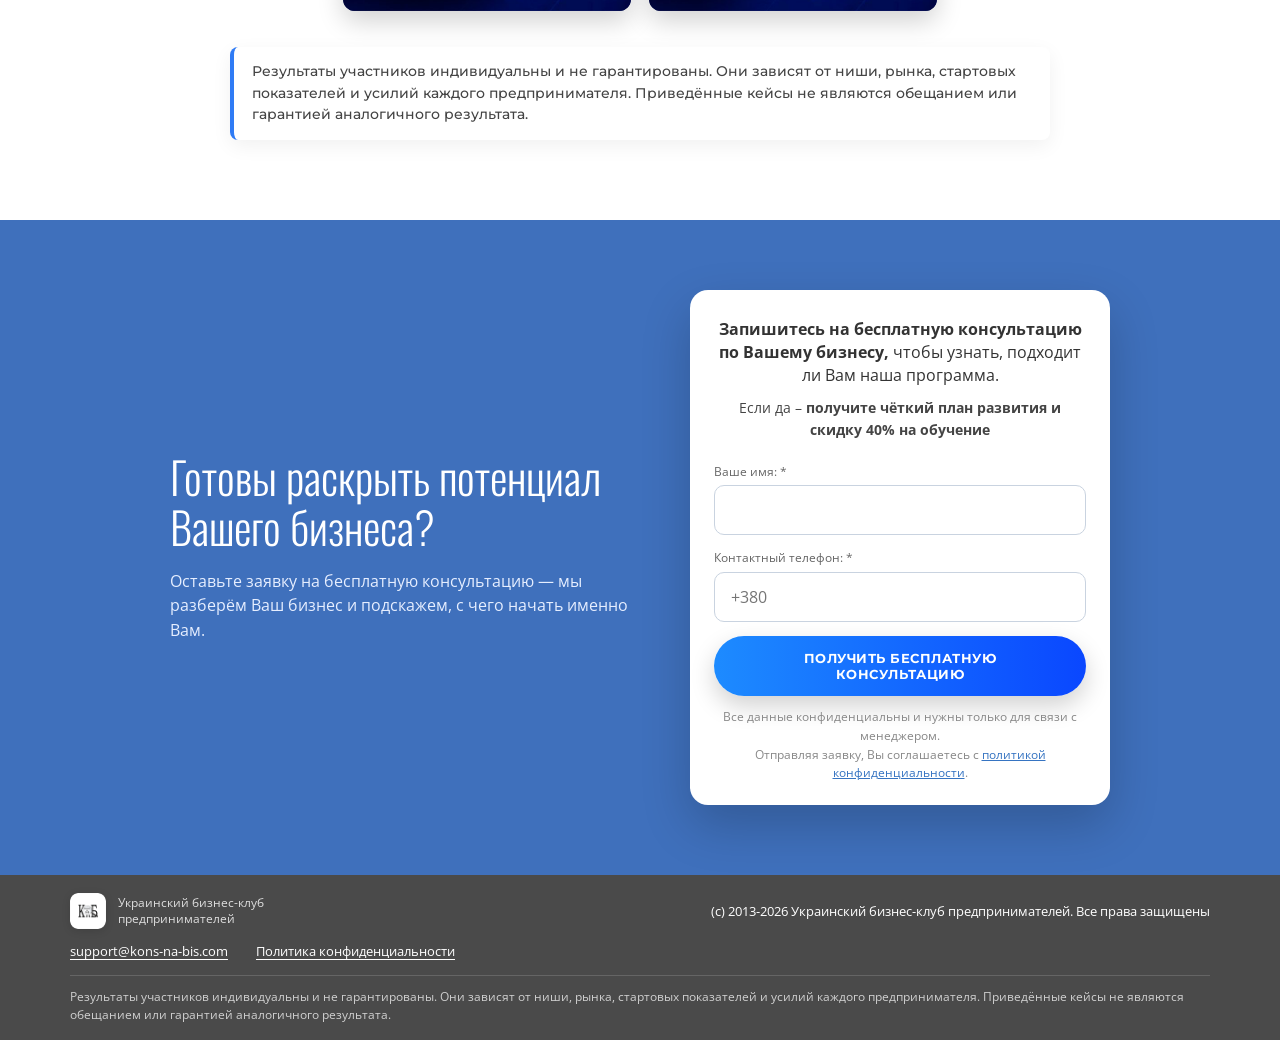
==== commit 5d459325: "Знижка 50% → 40% на кнопках, у формах і в назві форми для CRM Co-Authored-By: Claude Opus 5.5 <norep" ====
--- a/kejsy.html
+++ b/kejsy.html
@@ -88,7 +88,7 @@
       <p class="cta__text">Узнайте, с чего начать именно в Вашем бизнесе</p>
       <div class="cta__buttons">
         <button class="btn btn--blue" data-open-form="consultation">Бесплатная консультация</button>
-        <button class="btn btn--dark" data-open-form="discount">Забронировать со скидкой 50%</button>
+        <button class="btn btn--dark" data-open-form="discount">Забронировать со скидкой 40%</button>
       </div>
     </div>
   </div>
@@ -216,7 +216,7 @@
     <div class="lead-box cases-form__box">
       <form class="lead-form" data-form-kind="cases" novalidate>
         <p class="lead-form__title"><b>Запишитесь на бесплатную консультацию по Вашему бизнесу,</b> чтобы узнать, подходит ли Вам наша программа.</p>
-        <p class="lead-form__subtitle">Если да – <b>получите чёткий план развития и скидку 50% на обучение</b></p>
+        <p class="lead-form__subtitle">Если да – <b>получите чёткий план развития и скидку 40% на обучение</b></p>
 
         <label class="field">
           <span>Ваше имя: *</span>
@@ -279,7 +279,7 @@
     <div class="lead-box">
     <form class="lead-form" data-form-kind="modal" novalidate>
       <p class="lead-form__title" id="lead-modal-title"><b>Запишитесь на бесплатную консультацию по Вашему бизнесу,</b> чтобы узнать, подходит ли Вам наша программа.</p>
-      <p class="lead-form__subtitle">Если да – <b>получите чёткий план развития и скидку 50% на обучение</b></p>
+      <p class="lead-form__subtitle">Если да – <b>получите чёткий план развития и скидку 40% на обучение</b></p>
 
       <label class="field">
         <span>Ваше имя: *</span>
